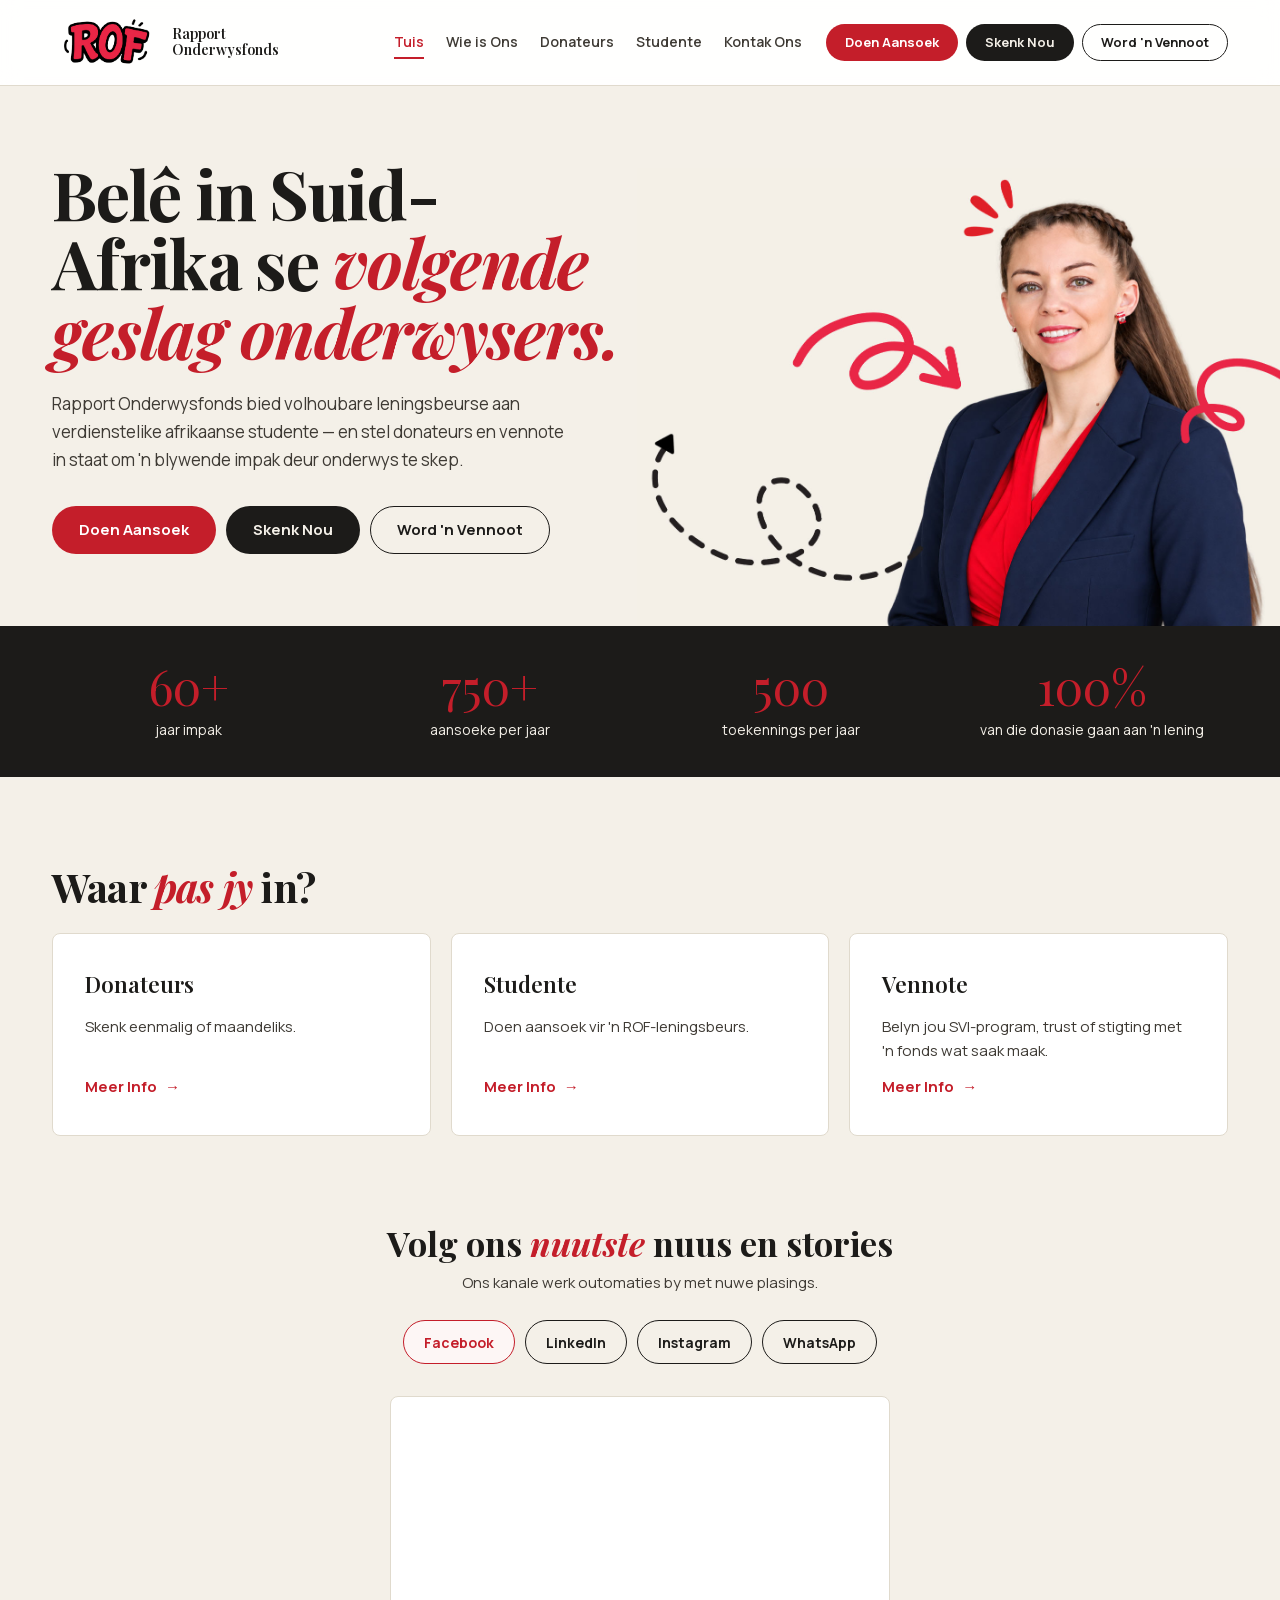
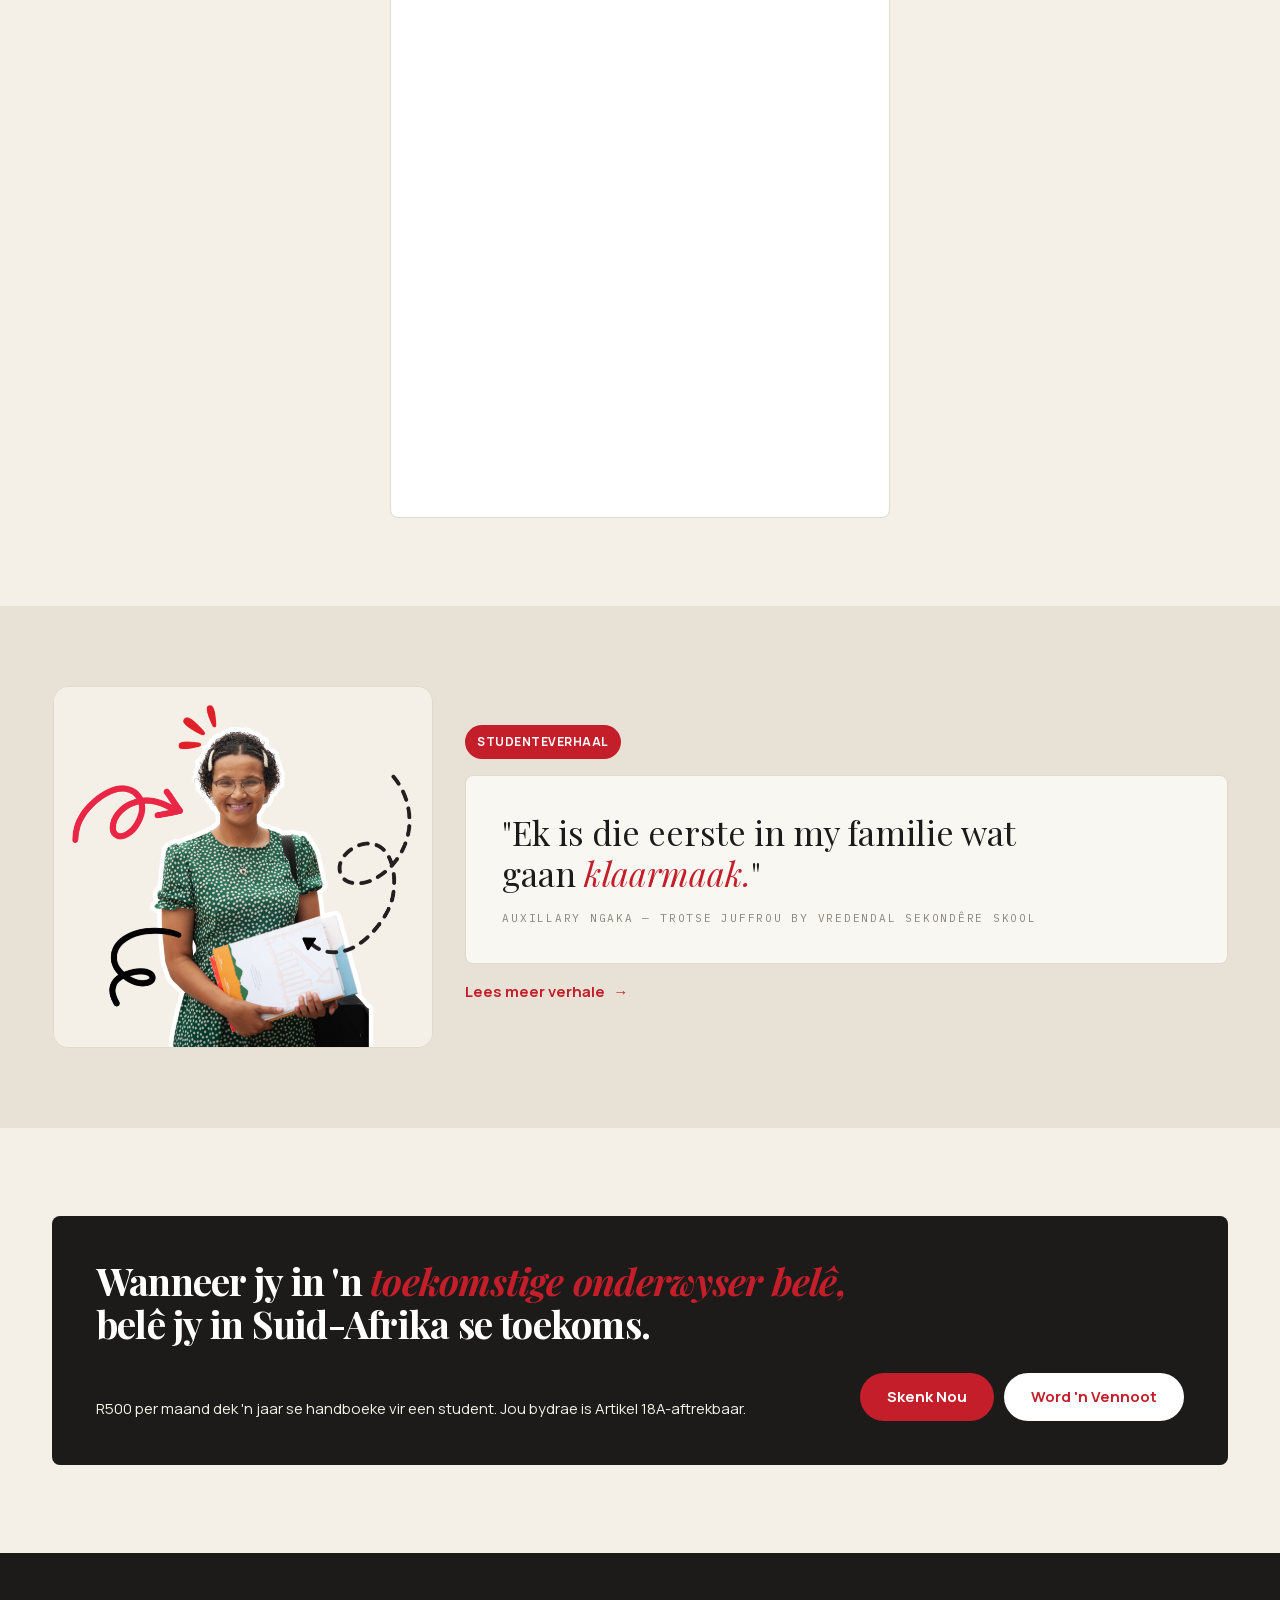
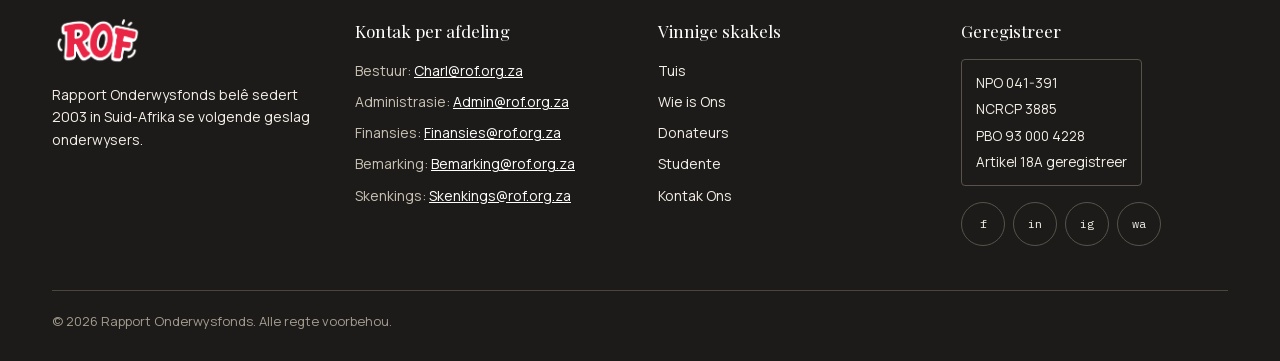
==== index.html @ ebee4e3f "Update home hero image Co-Authored-By: Claude Opus 5.5 <noreply@anthropic.com>" ====
<!DOCTYPE html>
<html lang="af">

<head>
  <meta charset="utf-8">
  <meta name="viewport" content="width=device-width, initial-scale=1">
  <title>Rapport Onderwysfonds</title>
  <meta name="description"
    content="Rapport Onderwysfonds bied rentevrye leningsbeurse aan verdienstelike toekomstige onderwysers in Suid-Afrika.">
  <meta name="theme-color" content="#F4F0E8">
  <meta property="og:title" content="Rapport Onderwysfonds">
  <meta property="og:description"
    content="Rapport Onderwysfonds bied rentevrye leningsbeurse aan verdienstelike toekomstige onderwysers in Suid-Afrika.">
  <meta property="og:image" content="assets/img/hero-home.jpg">
  <link rel="icon" type="image/png" sizes="32x32" href="assets/favicon-32.png">
  <link rel="icon" type="image/png" sizes="512x512" href="assets/favicon-512.png">
  <link rel="apple-touch-icon" href="assets/favicon-180.png">
  <link rel="preload" href="assets/fonts/playfair-display-400-latin.woff2" as="font" type="font/woff2" crossorigin>
  <link rel="preload" href="assets/fonts/manrope-400-latin.woff2" as="font" type="font/woff2" crossorigin>
  <link rel="stylesheet" href="css/styles.css">
  <script src="js/main.js" defer></script>
</head>

<body>
  <a class="skip-link" href="#inhoud">Slaan oor na inhoud</a>
  <header class="site-header">
    <div class="container site-header__bar">
      <a class="brand" href="index.html" aria-label="Rapport Onderwysfonds — tuis">
        <img src="assets/rof-logo.png" alt="" width="110" height="61">
        <span>Rapport<br>Onderwysfonds</span>
      </a>
      <nav class="nav-desktop" aria-label="Hoofnavigasie">
        <a class="nav-link" href="index.html" aria-current="page">Tuis</a>
        <a class="nav-link" href="wie-is-ons.html">Wie is Ons</a>
        <a class="nav-link" href="donateurs.html">Donateurs</a>
        <a class="nav-link" href="studente.html">Studente</a>
        <a class="nav-link" href="kontak.html">Kontak Ons</a>
      </nav>
      <div class="header-ctas">
        <a class="btn btn--sm btn--primary" href="studente.html">Doen Aansoek</a>
        <a class="btn btn--sm btn--secondary" href="donateurs.html#skenk">Skenk Nou</a>
        <a class="btn btn--sm btn--tertiary" href="donateurs.html#vennoot">Word 'n Vennoot</a>
      </div>
      <button class="btn btn--sm btn--tertiary menu-toggle" type="button" aria-expanded="false"
        aria-controls="mobile-menu">Kieslys</button>
    </div>
    <div class="mobile-menu" id="mobile-menu" hidden>
      <nav aria-label="Mobiele navigasie">
        <a class="nav-link" href="index.html" aria-current="page">Tuis</a>
        <a class="nav-link" href="wie-is-ons.html">Wie is Ons</a>
        <a class="nav-link" href="donateurs.html">Donateurs</a>
        <a class="nav-link" href="studente.html">Studente</a>
        <a class="nav-link" href="kontak.html">Kontak Ons</a>
      </nav>
      <div class="btn-stack">
        <a class="btn btn--primary btn--block" href="studente.html">Doen Aansoek</a>
        <a class="btn btn--secondary btn--block" href="donateurs.html#skenk">Skenk Nou</a>
        <a class="btn btn--tertiary btn--block" href="donateurs.html#vennoot">Word 'n Vennoot</a>
      </div>
    </div>
  </header>

  <main id="inhoud">
    <section class="hero">
      <div class="container hero__grid">
        <div class="hero__copy">
          <h1>Belê in Suid-Afrika se <em>volgende geslag onderwysers.</em></h1>
          <p>Rapport Onderwysfonds bied volhoubare leningsbeurse aan verdienstelike afrikaanse studente — en stel
            donateurs en vennote in staat om 'n blywende impak deur onderwys te skep.</p>
          <div class="btn-row">
            <a class="btn btn--primary" href="studente.html">Doen Aansoek</a>
            <a class="btn btn--secondary" href="donateurs.html#skenk">Skenk Nou</a>
            <a class="btn btn--tertiary" href="donateurs.html#vennoot">Word 'n Vennoot</a>
          </div>
        </div>
        <div class="hero__media">
          <img src="assets/img/hero-home.jpg?v=3" alt="Glimlaggende onderwyser in skoolbaadjie" width="1469"
            height="1010" fetchpriority="high">
        </div>
      </div>
    </section>

    <section class="stats" aria-label="ROF in syfers">
      <div class="container stats__grid">
        <div>
          <div class="stat__num">60+</div>
          <div class="stat__lbl">jaar impak</div>
        </div>
        <div>
          <div class="stat__num">750+</div>
          <div class="stat__lbl">aansoeke per jaar</div>
        </div>
        <div>
          <div class="stat__num">500</div>
          <div class="stat__lbl">toekennings per jaar</div>
        </div>
        <div>
          <div class="stat__num">100%</div>
          <div class="stat__lbl">van die donasie gaan aan 'n lening</div>
        </div>
      </div>
    </section>

    <section class="container section">
      <h2 class="h-section">Waar <em>pas jy</em> in?</h2>
      <div class="grid grid--3">
        <div class="card card--flex">
          <h3 class="h-card">Donateurs</h3>
          <p>Skenk eenmalig of maandeliks.</p>
          <a class="text-link" href="donateurs.html">Meer Info</a>
        </div>
        <div class="card card--flex">
          <h3 class="h-card">Studente</h3>
          <p>Doen aansoek vir 'n ROF-leningsbeurs.</p>
          <a class="text-link" href="studente.html">Meer Info</a>
        </div>
        <div class="card card--flex">
          <h3 class="h-card">Vennote</h3>
          <p>Belyn jou SVI-program, trust of stigting met 'n fonds wat saak maak.</p>
          <a class="text-link" href="donateurs.html#vennoot">Meer Info</a>
        </div>
      </div>
    </section>

    <section class="container section section--end social">
      <h2>Volg ons <em>nuutste</em> nuus en stories</h2>
      <p>Ons kanale werk outomaties by met nuwe plasings.</p>
      <div class="pill-tabs" role="tablist" aria-label="Sosiale media">
        <button class="pill-tab" type="button" role="tab" id="tab-fb" aria-controls="panel-fb"
          aria-selected="true">Facebook</button>
        <button class="pill-tab" type="button" role="tab" id="tab-li" aria-controls="panel-li"
          aria-selected="false">LinkedIn</button>
        <button class="pill-tab" type="button" role="tab" id="tab-ig" aria-controls="panel-ig"
          aria-selected="false">Instagram</button>
        <button class="pill-tab" type="button" role="tab" id="tab-wa" aria-controls="panel-wa"
          aria-selected="false">WhatsApp</button>
      </div>
      <div role="tabpanel" id="panel-fb" aria-labelledby="tab-fb">
        <div class="fb-embed">
          <iframe title="Rapport Onderwysfonds op Facebook" loading="lazy"
            data-src="https://www.facebook.com/plugins/page.php?href=https%3A%2F%2Fwww.facebook.com%2FRapportOnderwysFonds&amp;tabs=timeline&amp;width=500&amp;height=720&amp;small_header=true&amp;adapt_container_width=true&amp;hide_cover=false&amp;show_facepile=false&amp;locale=af_ZA"
            allow="autoplay; clipboard-write; encrypted-media; picture-in-picture; web-share"></iframe>
        </div>
      </div>
      <div role="tabpanel" id="panel-li" aria-labelledby="tab-li" hidden>
        <div class="posts">
          <div class="placeholder ratio-4-5" role="img" aria-label="LinkedIn-plasing 1"><span
              class="rof-label">LinkedIn-plasing 1</span></div>
          <div class="placeholder ratio-4-5" role="img" aria-label="LinkedIn-plasing 2"><span
              class="rof-label">LinkedIn-plasing 2</span></div>
          <div class="placeholder ratio-4-5" role="img" aria-label="LinkedIn-plasing 3"><span
              class="rof-label">LinkedIn-plasing 3</span></div>
          <div class="placeholder ratio-4-5" role="img" aria-label="LinkedIn-plasing 4"><span
              class="rof-label">LinkedIn-plasing 4</span></div>
        </div>
      </div>
      <div role="tabpanel" id="panel-ig" aria-labelledby="tab-ig" hidden>
        <div class="posts">
          <div class="placeholder ratio-4-5" role="img" aria-label="Instagram-plasing 1"><span
              class="rof-label">Instagram-plasing 1</span></div>
          <div class="placeholder ratio-4-5" role="img" aria-label="Instagram-plasing 2"><span
              class="rof-label">Instagram-plasing 2</span></div>
          <div class="placeholder ratio-4-5" role="img" aria-label="Instagram-plasing 3"><span
              class="rof-label">Instagram-plasing 3</span></div>
          <div class="placeholder ratio-4-5" role="img" aria-label="Instagram-plasing 4"><span
              class="rof-label">Instagram-plasing 4</span></div>
        </div>
      </div>
      <div role="tabpanel" id="panel-wa" aria-labelledby="tab-wa" hidden>
        <div class="posts">
          <div class="placeholder ratio-4-5" role="img" aria-label="WhatsApp-plasing 1"><span
              class="rof-label">WhatsApp-plasing 1</span></div>
          <div class="placeholder ratio-4-5" role="img" aria-label="WhatsApp-plasing 2"><span
              class="rof-label">WhatsApp-plasing 2</span></div>
          <div class="placeholder ratio-4-5" role="img" aria-label="WhatsApp-plasing 3"><span
              class="rof-label">WhatsApp-plasing 3</span></div>
          <div class="placeholder ratio-4-5" role="img" aria-label="WhatsApp-plasing 4"><span
              class="rof-label">WhatsApp-plasing 4</span></div>
        </div>
      </div>
    </section>

    <section class="story-band">
      <div class="container split">
        <img src="assets/img/auxillary-ngaka.png" alt="Glimlaggende student met handboeke" width="756" height="720"
          loading="lazy">
        <div class="story">
          <span class="badge">Studenteverhaal</span>
          <figure class="quote-card" style="margin:0">
            <blockquote class="quote" style="margin:0 0 16px">"Ek is die eerste in my familie wat gaan
              <em>klaarmaak.</em>"
            </blockquote>
            <figcaption class="rof-label">Auxillary Ngaka — Trotse juffrou by Vredendal Sekondêre Skool</figcaption>
          </figure>
          <a class="text-link" href="#">Lees meer verhale</a>
        </div>
      </div>
    </section>

    <section class="container section section--end">
      <div class="panel-dark cta-dark">
        <h2>Wanneer jy in 'n <em>toekomstige onderwyser belê,</em><br> belê jy in Suid-Afrika se toekoms.</h2>
        <p>R500 per maand dek 'n jaar se handboeke vir een student. Jou bydrae is Artikel 18A-aftrekbaar.</p>
        <div class="btn-row">
          <a class="btn btn--primary" href="donateurs.html#skenk">Skenk Nou</a>
          <a class="btn btn--inverse" href="donateurs.html#vennoot">Word 'n Vennoot</a>
        </div>
      </div>
    </section>
  </main>

  <footer class="site-footer">
    <div class="container">
      <div class="footer-grid">
        <div>
          <img src="assets/rof-logo-footer.png" alt="Rapport Onderwysfonds" width="90" height="51" loading="lazy">
          <p class="footer-about">Rapport Onderwysfonds belê sedert 2003 in Suid-Afrika se volgende geslag onderwysers.
          </p>
        </div>
        <div>
          <div class="footer-title">Kontak per afdeling</div>
          <ul class="footer-list">
            <li>Bestuur: <a class="mail" href="mailto:charl@rof.org.za">Charl@rof.org.za</a></li>
            <li>Administrasie: <a class="mail" href="mailto:admin@rof.org.za">Admin@rof.org.za</a></li>
            <li>Finansies: <a class="mail" href="mailto:finansies@rof.org.za">Finansies@rof.org.za</a></li>
            <li>Bemarking: <a class="mail" href="mailto:bemarking@rof.org.za">Bemarking@rof.org.za</a></li>
            <li>Skenkings: <a class="mail" href="mailto:skenkings@rof.org.za">Skenkings@rof.org.za</a></li>
          </ul>
        </div>
        <div>
          <div class="footer-title">Vinnige skakels</div>
          <ul class="footer-list">
            <li><a href="index.html">Tuis</a></li>
            <li><a href="wie-is-ons.html">Wie is Ons</a></li>
            <li><a href="donateurs.html">Donateurs</a></li>
            <li><a href="studente.html">Studente</a></li>
            <li><a href="kontak.html">Kontak Ons</a></li>
          </ul>
        </div>
        <div>
          <div class="footer-title">Geregistreer</div>
          <div class="reg-box">
            <span>NPO 041-391</span>
            <span>NCRCP 3885</span>
            <span>PBO 93 000 4228</span>
            <span>Artikel 18A geregistreer</span>
          </div>
          <div class="socials">
            <a class="social-btn" href="https://www.facebook.com/RapportOnderwysFonds" target="_blank" rel="noopener"
              aria-label="Facebook">f</a>
            <a class="social-btn" href="#" aria-label="LinkedIn">in</a>
            <a class="social-btn" href="#" aria-label="Instagram">ig</a>
            <a class="social-btn" href="#" aria-label="WhatsApp">wa</a>
          </div>
        </div>
      </div>
      <div class="footer-bottom">© <span data-year>2026</span> Rapport Onderwysfonds. Alle regte voorbehou.</div>
    </div>
  </footer>
</body>

</html>
---- css/styles.css ----
/* ROF Webwerf — gedeelde style.
   Tokens (kleure, tipe, spasiëring) kom uit tokens.css; fonts uit fonts.css. */
@import "fonts.css";
@import "tokens.css";

/* ---------- Basis ---------- */
*, *::before, *::after { box-sizing: border-box; }
html { -webkit-text-size-adjust: 100%; scroll-padding-top: 88px; }
body {
  margin: 0;
  min-height: 100vh;
  background: var(--surface-page);
  color: var(--text-body);
  font-family: var(--font-sans);
  font-size: var(--text-body-size);
  line-height: var(--text-body-lh);
  -webkit-font-smoothing: antialiased;
  text-wrap: pretty;
}
img { max-width: 100%; height: auto; display: block; }
a { color: var(--accent); text-decoration: none; }
a:hover { color: var(--accent-hover); }
::selection { background: var(--accent); color: var(--text-on-accent); }
:focus-visible { outline: none; box-shadow: var(--focus-ring); border-radius: 4px; }

h1, h2, h3 {
  font-family: var(--font-display);
  font-weight: var(--weight-bold);
  color: var(--text-strong);
  margin: 0;
}
h1 em, h2 em, .quote em { color: var(--accent); }
p { margin: 0; }

.skip-link {
  position: absolute; left: 16px; top: -60px; z-index: 100;
  background: var(--surface-inverse); color: var(--cream-100);
  padding: 10px 16px; border-radius: var(--radius-pill); font-weight: 700;
}
.skip-link:focus { top: 12px; color: var(--cream-100); }

.rof-label {
  font-family: var(--font-mono);
  font-size: var(--text-label);
  letter-spacing: var(--tracking-label);
  text-transform: uppercase;
  color: var(--text-muted);
}
.rof-label--accent { color: var(--accent); }
.eyebrow { margin-bottom: 16px; }

/* ---------- Uitleg ---------- */
.container {
  max-width: var(--container-max);
  margin: 0 auto;
  padding-left: clamp(20px, 4vw, 32px);
  padding-right: clamp(20px, 4vw, 32px);
}
.section { padding-top: clamp(56px, 8vw, 88px); }
.section--intro { padding-top: clamp(48px, 7vw, 88px); }
.section--end { padding-bottom: clamp(56px, 8vw, 88px); }

.grid { display: grid; gap: 20px; }
.grid--3 { grid-template-columns: repeat(auto-fit, minmax(min(100%, 280px), 1fr)); }
.grid--cards { grid-template-columns: repeat(auto-fit, minmax(min(100%, 260px), 1fr)); gap: 16px; }
.grid--steps { grid-template-columns: repeat(auto-fit, minmax(min(100%, 210px), 1fr)); gap: 16px; }
.grid--two { grid-template-columns: repeat(auto-fit, minmax(min(100%, 400px), 1fr)); gap: 40px; align-items: center; }
.grid--text { grid-template-columns: repeat(auto-fit, minmax(min(100%, 340px), 1fr)); gap: 24px 48px; }

/* 1 + 2 kolomme op breë skerms, gestapel op smal skerms */
.split { display: grid; gap: 32px; align-items: center; }
@media (min-width: 900px) {
  .split { grid-template-columns: 1fr 2fr; }
}

/* ---------- Tipografie ---------- */
.h-hero {
  font-size: clamp(40px, 6vw, 64px);
  line-height: 1.02;
  letter-spacing: var(--tracking-display);
  margin-bottom: 24px;
  text-wrap: balance;
}
.h-section {
  font-size: clamp(30px, 4vw, 40px);
  line-height: 1.1;
  letter-spacing: var(--tracking-heading);
  margin-bottom: 24px;
}
.h-card {
  font-family: var(--font-display);
  font-size: 22px;
  font-weight: 600;
  color: var(--text-strong);
}
.lead { font-size: 17px; line-height: 1.7; max-width: 52ch; }
.lead + .btn, .lead + .btn-row { margin-top: 28px; }
.small { font-size: 14.5px; line-height: 1.6; }
.muted { color: var(--text-muted); }

/* ---------- Knoppies ---------- */
.btn {
  display: inline-flex;
  align-items: center;
  justify-content: center;
  gap: 10px;
  font-family: var(--font-sans);
  font-weight: var(--weight-bold);
  font-size: 15px;
  line-height: 1.2;
  padding: 14px 26px;
  min-height: var(--tap-min);
  border-radius: var(--radius-pill);
  border: 1.5px solid transparent;
  cursor: pointer;
  text-decoration: none;
  text-align: center;
  transition: var(--transition-interactive);
}
.btn:active { transform: translateY(1px); }
.btn--sm { font-size: 13px; padding: 10px 18px; min-height: 36px; }
.btn--lg { font-size: 17px; padding: 17px 34px; }
.btn--block { width: 100%; }

.btn--primary { background: var(--surface-accent); color: var(--text-on-accent); }
.btn--primary:hover { background: var(--accent-hover); color: var(--text-on-accent); }
.btn--secondary { background: var(--surface-inverse); color: var(--text-on-inverse); }
.btn--secondary:hover { background: var(--charcoal-800); color: var(--text-on-inverse); }
.btn--tertiary { background: transparent; color: var(--text-strong); border-color: var(--border-strong); }
.btn--tertiary:hover { background: var(--surface-inverse); color: var(--text-on-inverse); }
.btn--inverse { background: var(--white); color: var(--accent); }
.btn--inverse:hover { background: var(--cream-100); color: var(--accent); }

.btn-row { display: flex; flex-wrap: wrap; gap: 10px; }

.icon-btn {
  width: 44px; height: 44px;
  display: inline-flex; align-items: center; justify-content: center;
  border-radius: var(--radius-pill);
  border: 1.5px solid var(--border-strong);
  background: transparent;
  color: var(--text-strong);
  font-size: 18px;
  cursor: pointer;
  transition: var(--transition-interactive);
}
.icon-btn:hover { background: var(--surface-inverse); color: var(--text-on-inverse); }

.text-link {
  display: inline-flex;
  align-items: center;
  gap: 8px;
  font-weight: var(--weight-bold);
  font-size: 15px;
  color: var(--text-link);
  border-bottom: 2px solid transparent;
  padding-bottom: 2px;
  transition: var(--transition-interactive);
  align-self: flex-start;
}
.text-link::after { content: "→"; }
.text-link:hover { color: var(--text-link-hover); border-bottom-color: currentColor; }

.badge {
  display: inline-flex;
  align-items: center;
  font-size: 12px;
  font-weight: var(--weight-bold);
  letter-spacing: 0.04em;
  text-transform: uppercase;
  padding: 7px 12px;
  border-radius: var(--radius-pill);
  background: var(--surface-accent);
  color: var(--text-on-accent);
}

/* ---------- Kaarte & vlakke ---------- */
.card {
  background: var(--white);
  border: 1px solid var(--line);
  border-radius: var(--radius-lg);
  padding: 32px;
}
.card--flex { display: flex; flex-direction: column; gap: 12px; }
.card--flex p { flex: 1; font-size: 15px; line-height: 1.6; }
.card--sm { padding: 26px; display: flex; flex-direction: column; gap: 12px; }
.card--sm p { font-size: 15.5px; line-height: 1.6; color: var(--text-strong); }

.panel-dark {
  background: var(--surface-inverse);
  border-radius: var(--radius-lg);
  padding: clamp(28px, 4vw, 44px);
  color: var(--cream-100);
}
.panel-dark h2 { color: var(--white); }

.placeholder {
  background-color: var(--cream-200);
  background-image: repeating-linear-gradient(135deg, rgba(196, 30, 42, 0.09) 0 10px, transparent 10px 20px);
  border: 1px solid var(--line);
  border-radius: var(--radius-lg);
  display: flex;
  align-items: center;
  justify-content: center;
  text-align: center;
  padding: 12px;
}
.placeholder .rof-label { background: var(--cream-100); padding: 10px 14px; }
.ratio-5-4 { aspect-ratio: 5 / 4; }
.ratio-4-3 { aspect-ratio: 4 / 3; }
.ratio-4-5 { aspect-ratio: 4 / 5; }
.ratio-1-1 { aspect-ratio: 1 / 1; }

/* ---------- Kop ---------- */
.site-header {
  position: sticky;
  top: 0;
  z-index: 40;
  background: rgba(255, 255, 255, 0.94);
  -webkit-backdrop-filter: blur(10px);
  backdrop-filter: blur(10px);
  border-bottom: 1px solid var(--line);
}
.site-header__bar {
  display: flex;
  align-items: center;
  gap: 24px;
  padding-top: 12px;
  padding-bottom: 12px;
}
.brand { display: flex; align-items: center; gap: 10px; flex: none; color: var(--text-strong); }
.brand:hover { color: var(--text-strong); }
.brand img { width: 110px; }
.brand span {
  font-family: var(--font-display);
  font-size: 14px;
  line-height: 1.15;
  font-weight: 600;
}
.nav-desktop { display: flex; gap: 22px; margin-left: auto; }
.nav-link {
  font-size: 14px;
  font-weight: 600;
  padding: 4px 0;
  color: var(--charcoal-700);
  border-bottom: 2px solid transparent;
}
.nav-link:hover { color: var(--accent); }
.nav-link[aria-current="page"] { color: var(--accent); border-bottom-color: var(--accent); }
.header-ctas { display: flex; gap: 8px; }

.menu-toggle { display: none; margin-left: auto; }
.mobile-menu {
  border-top: 1px solid var(--line);
  background: var(--white);
  padding: 8px clamp(20px, 4vw, 32px) 24px;
  max-height: calc(100vh - 80px);
  overflow-y: auto;
}
.mobile-menu[hidden] { display: none; }
.mobile-menu nav { display: flex; flex-direction: column; }
.mobile-menu .nav-link {
  font-size: 17px;
  padding: 14px 0;
  border-bottom: 1px solid var(--line-soft);
}
.mobile-menu .nav-link[aria-current="page"] { border-bottom-color: var(--line-soft); }
.mobile-menu .btn-stack { display: flex; flex-direction: column; gap: 10px; margin-top: 20px; }

@media (max-width: 1099px) {
  .nav-desktop, .header-ctas { display: none; }
  .menu-toggle { display: inline-flex; }
}
@media (max-width: 420px) {
  .brand img { width: 84px; }
  .brand span { font-size: 13px; }
}

/* ---------- Tuis: hero ---------- */
.hero { overflow: hidden; }
.hero__grid {
  display: grid;
  grid-template-columns: repeat(auto-fit, minmax(min(100%, 420px), 1fr));
  gap: 0 40px;
  align-items: center;
  padding-top: clamp(40px, 6vw, 72px);
}
.hero__copy { padding-bottom: clamp(40px, 6vw, 72px); position: relative; z-index: 1; }
.hero__copy h1 {
  font-size: clamp(40px, 6vw, 68px);
  line-height: 1.02;
  letter-spacing: var(--tracking-display);
  margin-bottom: 24px;
  text-wrap: balance;
}
.hero__copy p { font-size: 17px; line-height: 1.65; max-width: 52ch; margin-bottom: 32px; }
.hero__media { align-self: end; display: flex; justify-content: flex-end; }
.hero__media img { width: 89.25%; }
@media (min-width: 900px) {
  .hero__media img {
    width: calc((100% + clamp(0px, 14vw, 240px)) * 0.8925);
    max-width: none;
    margin-left: calc(-0.8925 * clamp(0px, 14vw, 240px));
    margin-right: calc(-1 * clamp(0px, 2vw, 32px));
    position: relative;
    left: 50px;
  }
}

/* ---------- Statistiek-band ---------- */
.stats { background: var(--surface-inverse); }
.stats__grid {
  display: grid;
  grid-template-columns: repeat(auto-fit, minmax(min(100%, 200px), 1fr));
  gap: 28px;
  text-align: center;
  padding-top: 36px;
  padding-bottom: 36px;
}
@media (max-width: 520px) {
  .stats__grid { grid-template-columns: 1fr 1fr; gap: 28px 16px; }
}
.stat__num { font-family: var(--font-display); font-size: clamp(36px, 4vw, 48px); line-height: 1; color: var(--accent); }
.stat__lbl { font-size: 14px; color: var(--cream-100); margin-top: 8px; }

/* ---------- Sosiale media ---------- */
.social { text-align: center; }
.social h2 { font-size: clamp(26px, 3.4vw, 34px); line-height: 1.15; margin-bottom: 8px; }
.social > p { font-size: 15px; margin-bottom: 24px; }
.pill-tabs { display: flex; flex-wrap: wrap; justify-content: center; gap: 10px; margin-bottom: 32px; }
.pill-tab {
  font-family: var(--font-sans);
  font-size: 14px;
  font-weight: 700;
  min-height: 44px;
  padding: 0 20px;
  border-radius: var(--radius-pill);
  cursor: pointer;
  transition: var(--transition-interactive);
  border: 1.5px solid var(--charcoal-900);
  background: transparent;
  color: var(--text-strong);
}
.pill-tab:hover { background: var(--cream-300); }
.pill-tab[aria-selected="true"] { border-color: var(--accent); background: var(--rof-red-50); color: var(--accent); }
.fb-embed {
  width: 100%;
  max-width: 500px;
  margin: 0 auto;
  background: var(--white);
  border: 1px solid var(--line);
  border-radius: var(--radius-lg);
  overflow: hidden;
}
.fb-embed iframe { display: block; width: 100%; height: 720px; border: 0; }
.posts { display: grid; grid-template-columns: repeat(auto-fit, minmax(min(100%, 220px), 1fr)); gap: 20px; }
@media (max-width: 520px) { .posts { grid-template-columns: 1fr 1fr; gap: 12px; } }
.posts .placeholder { background-color: var(--white); }
[role="tabpanel"][hidden] { display: none; }

/* ---------- Studenteverhaal ---------- */
.story-band { background: var(--cream-300); }
.story-band .split { padding-top: clamp(56px, 8vw, 80px); padding-bottom: clamp(56px, 8vw, 80px); }
.story-band img { max-width: 380px; width: 100%; margin: 0 auto; }
.story { display: flex; flex-direction: column; align-items: flex-start; gap: 16px; min-width: 0; }
.quote-card {
  background: var(--cream-50);
  border: 1px solid var(--line);
  border-radius: var(--radius-lg);
  padding: clamp(24px, 3vw, 36px);
  width: 100%;
}
.quote {
  font-family: var(--font-display);
  font-size: clamp(24px, 3vw, 34px);
  line-height: 1.2;
  color: var(--text-strong);
  margin-bottom: 16px;
}

/* ---------- Tuis: CTA ---------- */
.cta-dark { display: flex; flex-wrap: wrap; gap: 28px; align-items: flex-end; }
.cta-dark h2 { flex: 1 1 100%; font-size: clamp(28px, 3.4vw, 38px); line-height: 1.12; letter-spacing: var(--tracking-heading); }
.cta-dark p { flex: 1 1 220px; font-size: 15px; line-height: 1.6; }

.newsletter { display: flex; flex-direction: column; gap: 16px; padding: clamp(28px, 4vw, 36px); }
.newsletter__head { display: flex; justify-content: space-between; align-items: flex-start; gap: 12px; }
.newsletter__head h2 { font-size: clamp(28px, 3.4vw, 36px); line-height: 1.05; }
.newsletter__head img { width: 80px; }
.newsletter p { font-size: 15px; line-height: 1.6; }

.inline-form { display: flex; flex-wrap: wrap; gap: 10px; align-items: flex-end; }
.inline-form .field { flex: 1 1 180px; }

.banner {
  display: flex;
  flex-wrap: wrap;
  gap: 20px;
  align-items: center;
  justify-content: space-between;
  padding: clamp(24px, 3vw, 36px);
}
.banner h2 { font-size: clamp(24px, 3vw, 32px); line-height: 1.12; margin-bottom: 6px; }
.banner p { font-size: 15.5px; line-height: 1.6; }
.banner .inline-form { flex: 0 1 440px; }
.banner--cream { background: var(--cream-300); }

/* ---------- Vorms ---------- */
.field { display: block; }
.field__label { display: block; font-size: 13px; font-weight: 700; margin-bottom: 7px; color: var(--text-strong); }
.field__label .req { color: var(--accent); }
.input, .select, .textarea {
  width: 100%;
  background: var(--white);
  border: 1.5px solid var(--border-field);
  border-radius: var(--radius-sm);
  padding: 14px 16px;
  font-family: var(--font-sans);
  font-size: 16px; /* 16px voorkom iOS-zoem */
  color: var(--text-strong);
  min-height: var(--tap-min);
  outline: none;
  transition: var(--transition-interactive);
}
.input::placeholder, .textarea::placeholder { color: var(--warm-300); }
.input:focus, .select:focus, .textarea:focus { border-color: var(--accent); box-shadow: var(--focus-ring); }
.textarea { resize: vertical; min-height: 140px; }
.select {
  appearance: none;
  -webkit-appearance: none;
  padding-right: 40px;
  background-image: linear-gradient(45deg, transparent 50%, var(--charcoal-900) 50%), linear-gradient(135deg, var(--charcoal-900) 50%, transparent 50%);
  background-position: calc(100% - 20px) calc(50% + 2px), calc(100% - 14px) calc(50% + 2px);
  background-size: 6px 6px, 6px 6px;
  background-repeat: no-repeat;
}
.field.is-invalid .input, .field.is-invalid .textarea, .field.is-invalid .select {
  border-color: var(--border-error);
  background-color: var(--accent-soft);
}
.field__error { display: block; font-size: 12.5px; color: var(--danger-600); margin-top: 6px; }
.form-note { font-size: 14px; font-weight: 600; color: var(--green-600); }
.form-note[hidden] { display: none; }
.form-grid { display: grid; grid-template-columns: repeat(auto-fit, minmax(min(100%, 200px), 1fr)); gap: 18px; }

/* ---------- Wie is ons ---------- */
.h-about { font-size: clamp(38px, 5.5vw, 60px); line-height: 1.04; letter-spacing: var(--tracking-display); margin-bottom: 28px; max-width: 18ch; text-wrap: balance; }
.text-cols p { font-size: 17px; line-height: 1.7; }

.section-head { display: flex; justify-content: space-between; align-items: flex-end; gap: 16px; margin-bottom: 24px; flex-wrap: wrap; }
.section-head .h-section { margin: 0; }
.section-head .controls { display: flex; gap: 8px; }

.timeline {
  display: flex;
  gap: 20px;
  overflow-x: auto;
  scroll-snap-type: x mandatory;
  scroll-behavior: smooth;
  padding-bottom: 12px;
  -webkit-overflow-scrolling: touch;
}
.timeline__item {
  flex: 0 0 min(80%, 320px);
  scroll-snap-align: start;
  background: var(--white);
  border: 1px solid var(--line);
  border-top: 2px solid var(--accent);
  border-radius: var(--radius-lg);
  padding: 28px;
  min-height: 200px;
  display: flex;
  flex-direction: column;
  gap: 14px;
}
.timeline__year { font-family: var(--font-display); font-size: 34px; line-height: 1; color: var(--accent); }
.timeline__item p { font-size: 15.5px; line-height: 1.6; }

.values { display: flex; flex-wrap: wrap; gap: 12px; }
.values li {
  list-style: none;
  font-family: var(--font-display);
  font-size: 22px;
  color: var(--text-strong);
  background: var(--white);
  border: 1px solid var(--line);
  border-radius: var(--radius-lg);
  padding: 18px 28px;
}
@media (max-width: 520px) { .values li { font-size: 19px; padding: 14px 20px; } }
ul.values { padding: 0; margin: 0; }

.person { background: var(--white); border: 1px solid var(--line); border-radius: var(--radius-lg); overflow: hidden; }
.person .placeholder { border: 0; border-bottom: 1px solid var(--line); border-radius: 0; }
.person__body { padding: 22px 24px 26px; }
.person__name { font-size: 17px; font-weight: 800; color: var(--text-strong); }
.person .rof-label { margin-top: 6px; }

.cta-banner { display: flex; flex-wrap: wrap; gap: 24px; align-items: center; justify-content: space-between; }
.cta-banner h2 { font-size: clamp(26px, 3.2vw, 36px); line-height: 1.15; max-width: 22ch; }

/* ---------- Donateurs ---------- */
.donate-opts { display: grid; grid-template-columns: repeat(auto-fit, minmax(min(100%, 220px), 1fr)); gap: 12px; margin-bottom: 16px; }
.donate-opt {
  text-align: left;
  font-family: var(--font-sans);
  cursor: pointer;
  border-radius: var(--radius-lg);
  padding: 20px 22px;
  min-height: 88px;
  transition: var(--transition-interactive);
  border: 1.5px solid var(--line);
  background: var(--white);
  color: var(--text-strong);
}
.donate-opt:hover { border-color: var(--line-strong); background: var(--cream-50); }
.donate-opt[aria-selected="true"] { border-color: var(--accent); background: var(--rof-red-50); }
.donate-opt strong { display: block; font-size: 16px; font-weight: 800; margin-bottom: 4px; }
.donate-opt span { font-size: 14px; line-height: 1.5; }
.donate-panel { padding: clamp(24px, 3vw, 36px); }
.donate-panel__row { display: flex; flex-wrap: wrap; gap: 24px; align-items: center; justify-content: space-between; }
.donate-panel__title { font-family: var(--font-display); font-size: 26px; color: var(--text-strong); margin-bottom: 8px; }
.donate-panel p { font-size: 15.5px; line-height: 1.6; max-width: 56ch; }
.bank-grid { display: grid; grid-template-columns: repeat(auto-fit, minmax(min(100%, 180px), 1fr)); gap: 12px; }
.bank-item { background: var(--cream-50); border: 1px solid var(--line); border-radius: var(--radius-md); padding: 16px; }
.bank-item .rof-label { margin-bottom: 6px; }
.bank-item div:last-child { font-size: 17px; font-weight: 700; color: var(--text-strong); }
.qr { width: 160px; flex: none; border-radius: var(--radius-md); }

.partner { display: grid; grid-template-columns: repeat(auto-fit, minmax(min(100%, 320px), 1fr)); gap: 28px; align-items: center; }
.partner h2 { font-size: clamp(28px, 3.4vw, 38px); line-height: 1.12; margin-bottom: 14px; }
.partner p { font-size: 16px; line-height: 1.65; max-width: 50ch; }

.testimonial .placeholder { max-width: 340px; width: 100%; }
.testimonial .quote { font-size: clamp(22px, 2.8vw, 30px); line-height: 1.25; margin: 0; }

/* ---------- Studente ---------- */
.check-card { background: var(--white); border: 1px solid var(--line); border-radius: var(--radius-lg); padding: 24px; display: flex; gap: 14px; align-items: flex-start; }
.check-card__icon {
  flex: none; width: 28px; height: 28px; border-radius: var(--radius-pill);
  background: var(--accent); color: var(--white);
  display: flex; align-items: center; justify-content: center;
  font-weight: 800; font-size: 14px;
}
.check-card p { font-size: 15.5px; line-height: 1.6; color: var(--text-strong); }

.step-card { background: var(--white); border: 1px solid var(--line); border-radius: var(--radius-md); padding: 32px; }
.step-card__head { display: flex; align-items: center; gap: 12px; margin-bottom: 16px; }
.step-card__num {
  width: 38px; height: 38px; flex: none; border-radius: var(--radius-pill);
  background: var(--surface-accent); color: var(--text-on-accent);
  display: inline-flex; align-items: center; justify-content: center;
  font-family: var(--font-display); font-weight: 700; font-size: 18px;
}
.step-card__title { font-weight: 800; font-size: 15px; color: var(--text-strong); }
.step-card p { font-size: 14px; line-height: 1.65; color: var(--charcoal-600); }

.faq-wrap { display: grid; gap: 24px 48px; }
@media (min-width: 900px) { .faq-wrap { grid-template-columns: 1fr 2fr; } }
.faq-list { display: flex; flex-direction: column; gap: 10px; }
.faq { background: var(--white); border: 1px solid var(--line); border-radius: var(--radius-lg); }
.faq__q {
  width: 100%;
  display: flex; justify-content: space-between; align-items: center; gap: 16px;
  text-align: left; background: none; border: none; cursor: pointer;
  padding: 20px 24px; min-height: 44px;
  font-family: var(--font-sans); font-size: 16px; font-weight: 800; color: var(--text-strong);
}
.faq__sign { flex: none; font-size: 22px; font-weight: 400; color: var(--accent); line-height: 1; }
.faq__sign::before { content: "+"; }
.faq__q[aria-expanded="true"] .faq__sign::before { content: "−"; }
.faq__a { padding: 0 24px 22px; font-size: 15.5px; line-height: 1.65; }
.faq__a[hidden] { display: none; }

/* ---------- Kontak ---------- */
.contact-grid { display: grid; grid-template-columns: repeat(auto-fit, minmax(min(100%, 380px), 1fr)); gap: 24px; }
.contact-form { display: flex; flex-direction: column; gap: 18px; padding: clamp(24px, 3vw, 36px); }
.map { min-height: 320px; }
.contact-card .rof-label { color: var(--accent); }
.contact-card__name { font-size: 17px; font-weight: 800; color: var(--text-strong); }
.contact-card__detail { font-size: 15px; line-height: 1.6; word-break: break-word; }
.contact-card__note { font-size: 13.5px; color: var(--text-muted); margin-top: 4px; }
.card--contact { padding: 26px; display: flex; flex-direction: column; gap: 8px; }

.socials { display: flex; gap: 10px; }
.social-btn {
  width: 44px; height: 44px; border-radius: var(--radius-pill);
  border: 1.5px solid var(--charcoal-900);
  display: flex; align-items: center; justify-content: center;
  font-family: var(--font-mono); font-size: 12px; font-weight: 600;
  color: var(--text-strong);
  transition: var(--transition-interactive);
}
.social-btn:hover { background: var(--surface-inverse); color: var(--cream-100); }

/* ---------- Voet ---------- */
.site-footer { background: var(--surface-inverse); color: var(--cream-100); }
.site-footer .container { padding-top: clamp(48px, 6vw, 64px); padding-bottom: 28px; }
.footer-grid { display: grid; grid-template-columns: repeat(auto-fit, minmax(min(100%, 220px), 1fr)); gap: 36px; }
.footer-grid img { width: 90px; }
.footer-about { margin-top: 16px; font-size: 14px; line-height: 1.6; max-width: 30ch; }
.footer-title { font-family: var(--font-display); font-size: 17px; color: var(--white); margin-bottom: 14px; }
.footer-list { display: flex; flex-direction: column; gap: 8px; font-size: 14px; list-style: none; padding: 0; margin: 0; }
.footer-list li { color: var(--warm-200); }
.footer-list a { color: var(--cream-100); }
.footer-list a:hover { color: var(--white); text-decoration: underline; }
.footer-list .mail { color: var(--white); text-decoration: underline; }
.reg-box {
  display: inline-flex; flex-direction: column; gap: 4px;
  border: 1px solid var(--charcoal-500); border-radius: var(--radius-md);
  padding: 12px 14px; font-size: 13.5px;
}
.site-footer .socials { margin-top: 16px; gap: 8px; }
.site-footer .social-btn { border: 1px solid var(--charcoal-500); color: var(--cream-100); font-weight: 400; }
.site-footer .social-btn:hover { background: var(--charcoal-800); }
.footer-bottom { margin-top: 44px; padding-top: 20px; border-top: 1px solid var(--charcoal-600); font-size: 13px; color: var(--warm-300); }

/* ---------- Beweging ---------- */
@media (prefers-reduced-motion: reduce) {
  *, *::before, *::after { transition: none !important; scroll-behavior: auto !important; }
}

/* ---------- Hulpklasse ---------- */
.sr-only {
  position: absolute; width: 1px; height: 1px; padding: 0; margin: -1px;
  overflow: hidden; clip: rect(0, 0, 0, 0); white-space: nowrap; border: 0;
}
.inline-form .form-note { flex-basis: 100%; }
.person__name, .contact-card__name { font-family: var(--font-sans); letter-spacing: 0; }
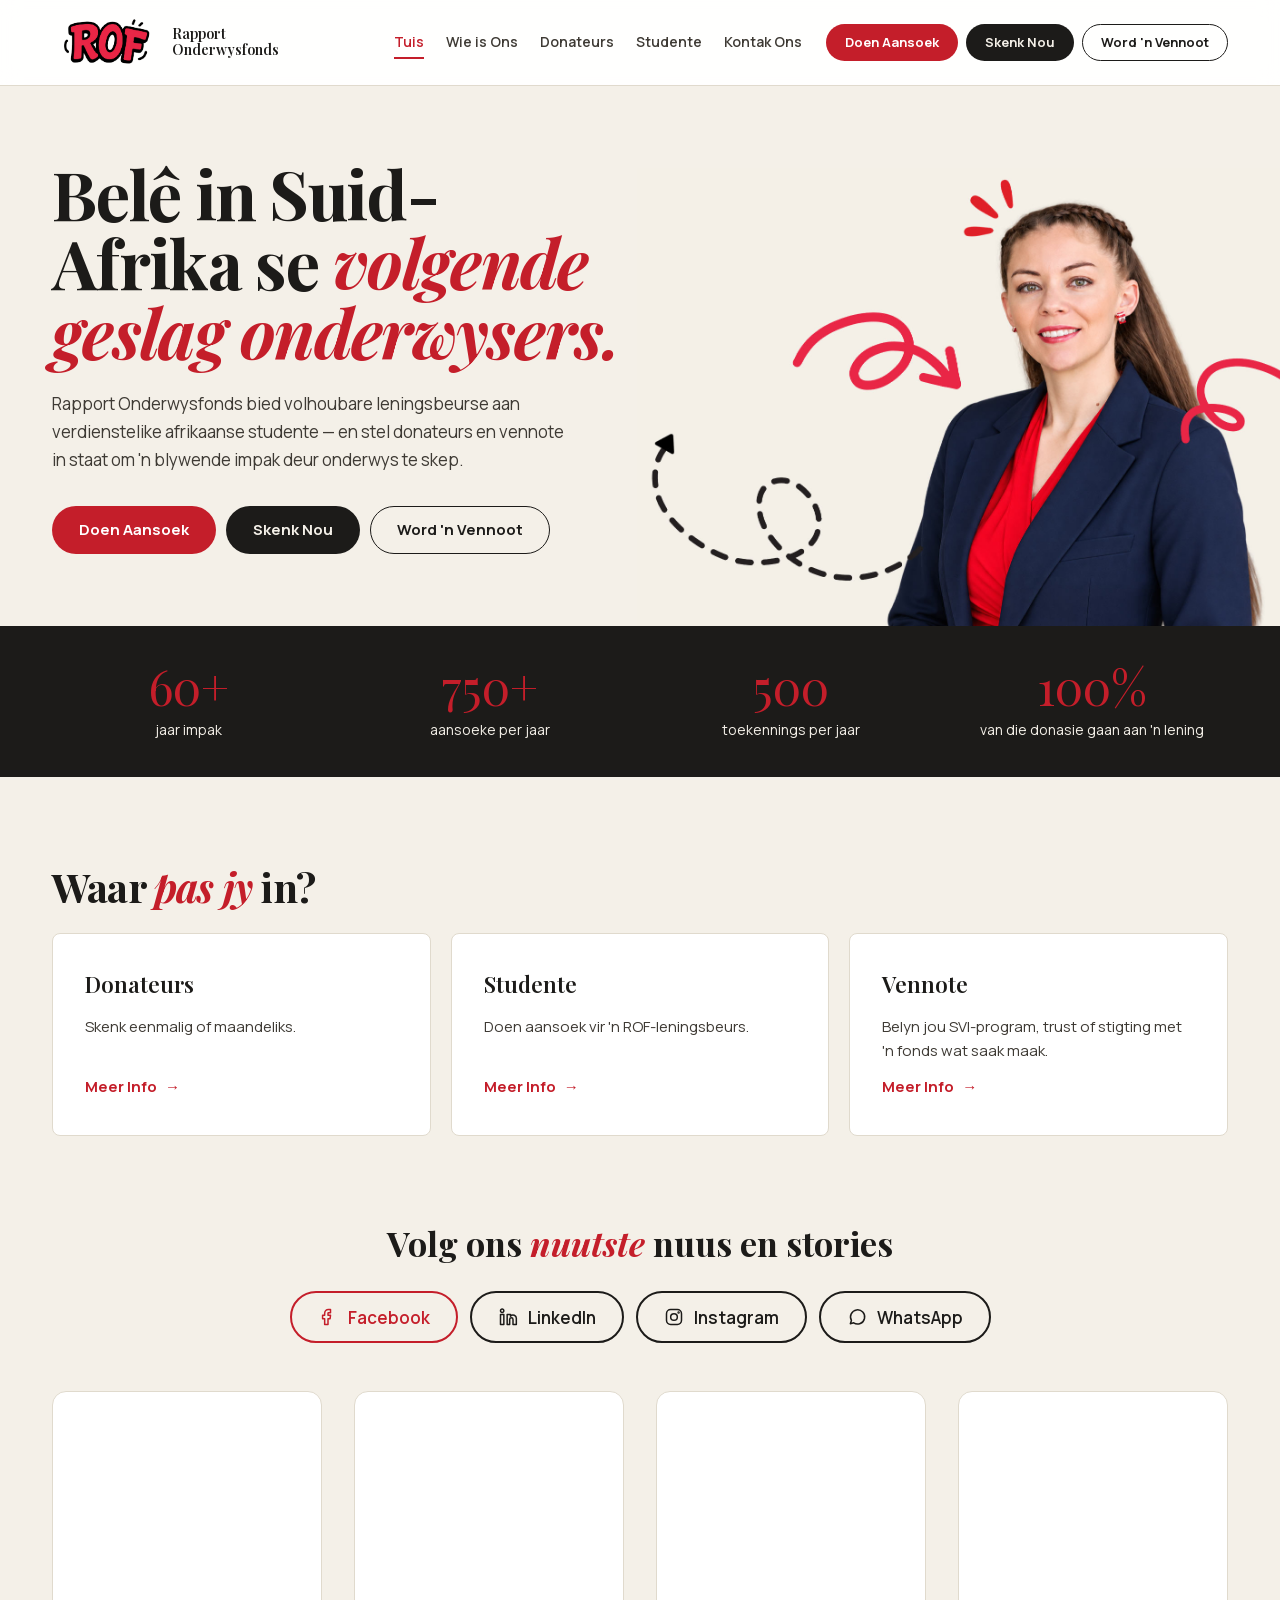
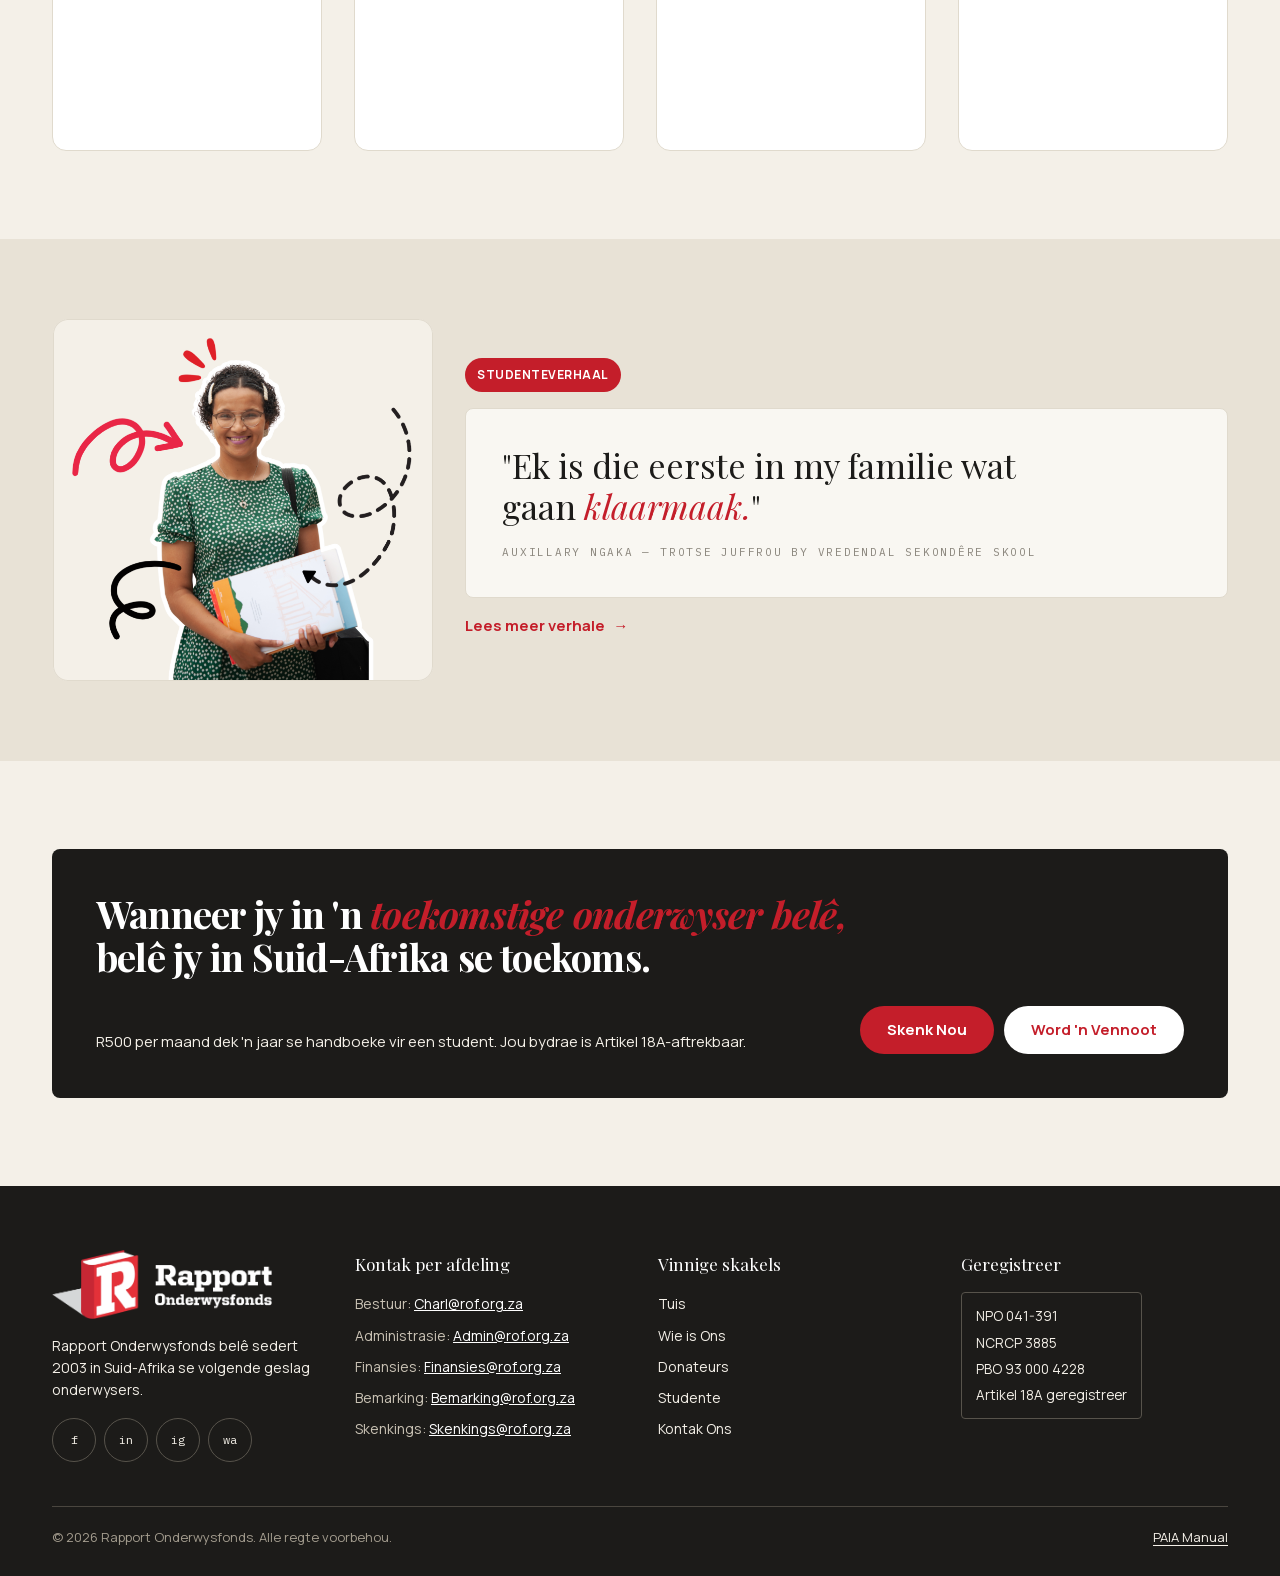
==== commit 9c34f66f: "Add social feed, donation lightboxes and footer updates - Home: Facebook feed as 4 post/reel cards w" ====
--- a/index.html
+++ b/index.html
@@ -17,8 +17,8 @@
   <link rel="apple-touch-icon" href="assets/favicon-180.png">
   <link rel="preload" href="assets/fonts/playfair-display-400-latin.woff2" as="font" type="font/woff2" crossorigin>
   <link rel="preload" href="assets/fonts/manrope-400-latin.woff2" as="font" type="font/woff2" crossorigin>
-  <link rel="stylesheet" href="css/styles.css">
-  <script src="js/main.js" defer></script>
+  <link rel="stylesheet" href="css/styles.css?v=8">
+  <script src="js/main.js?v=6" defer></script>
 </head>
 
 <body>
@@ -124,58 +124,58 @@
 
     <section class="container section section--end social">
       <h2>Volg ons <em>nuutste</em> nuus en stories</h2>
-      <p>Ons kanale werk outomaties by met nuwe plasings.</p>
       <div class="pill-tabs" role="tablist" aria-label="Sosiale media">
         <button class="pill-tab" type="button" role="tab" id="tab-fb" aria-controls="panel-fb"
-          aria-selected="true">Facebook</button>
+          aria-selected="true"><svg class="pill-tab__icon" viewBox="0 0 24 24" aria-hidden="true"><path d="M15 3h-2.5A4.5 4.5 0 0 0 8 7.5V10H5.5v4H8v7h4v-7h2.5l.5-4h-3V7.5a.5.5 0 0 1 .5-.5H15z"/></svg>Facebook</button>
         <button class="pill-tab" type="button" role="tab" id="tab-li" aria-controls="panel-li"
-          aria-selected="false">LinkedIn</button>
+          aria-selected="false"><svg class="pill-tab__icon" viewBox="0 0 24 24" aria-hidden="true"><rect x="3" y="9" width="4" height="12"/><circle cx="5" cy="4.5" r="2"/><path d="M11 21V9h4v2a4 4 0 0 1 7 3v7h-4v-6a2 2 0 0 0-4 0v6z"/></svg>LinkedIn</button>
         <button class="pill-tab" type="button" role="tab" id="tab-ig" aria-controls="panel-ig"
-          aria-selected="false">Instagram</button>
+          aria-selected="false"><svg class="pill-tab__icon" viewBox="0 0 24 24" aria-hidden="true"><rect x="3" y="3" width="18" height="18" rx="5"/><circle cx="12" cy="12" r="4"/><circle cx="17.5" cy="6.5" r="0.6"/></svg>Instagram</button>
         <button class="pill-tab" type="button" role="tab" id="tab-wa" aria-controls="panel-wa"
-          aria-selected="false">WhatsApp</button>
+          aria-selected="false"><svg class="pill-tab__icon" viewBox="0 0 24 24" aria-hidden="true"><path d="M4 20l1.3-3.9A8.5 8.5 0 1 1 8 19z"/></svg>WhatsApp</button>
       </div>
       <div role="tabpanel" id="panel-fb" aria-labelledby="tab-fb">
-        <div class="fb-embed">
-          <iframe title="Rapport Onderwysfonds op Facebook" loading="lazy"
-            data-src="https://www.facebook.com/plugins/page.php?href=https%3A%2F%2Fwww.facebook.com%2FRapportOnderwysFonds&amp;tabs=timeline&amp;width=500&amp;height=720&amp;small_header=true&amp;adapt_container_width=true&amp;hide_cover=false&amp;show_facepile=false&amp;locale=af_ZA"
-            allow="autoplay; clipboard-write; encrypted-media; picture-in-picture; web-share"></iframe>
+        <!--
+          FACEBOOK-PLASINGS: plak die skakel van elke plasing in data-href.
+          Kry die skakel op Facebook: klik op die plasing se datum/tyd (of "..." > "Embed")
+          en kopieer die adres, bv. https://www.facebook.com/RapportOnderwysFonds/posts/pfbid0...
+          Reels werk ook, bv. https://www.facebook.com/reel/1425236243112147
+          Facebook se "share"-kortskakels (facebook.com/share/...) werk NIE; maak dit eers oop en kopieer die volle adres.
+          'n Leë data-href wys 'n plekhouer.
+        -->
+        <div class="feed-grid">
+          <div class="feed-card" data-fb-post
+            data-href="https://www.facebook.com/reel/1425236243112147"></div>
+          <div class="feed-card" data-fb-post
+            data-href="https://www.facebook.com/RapportOnderwysFonds/posts/pfbid01R1h24K588WMJgEj9nwYPcHLikoZqjgb8Bto9VMAhXqXpatmRVxBbp8oqJeqvW4ol"></div>
+          <div class="feed-card" data-fb-post
+            data-href="https://www.facebook.com/RapportOnderwysFonds/posts/pfbid0uuF8hRYoRYb6rciocgsTsbq6oax5Y1oqMTdWa2dfRW1hQMmUZzvSdZuUSKwmRgDyl"></div>
+          <div class="feed-card" data-fb-post
+            data-href="https://www.facebook.com/reel/29434276109501772"></div>
         </div>
       </div>
       <div role="tabpanel" id="panel-li" aria-labelledby="tab-li" hidden>
-        <div class="posts">
-          <div class="placeholder ratio-4-5" role="img" aria-label="LinkedIn-plasing 1"><span
-              class="rof-label">LinkedIn-plasing 1</span></div>
-          <div class="placeholder ratio-4-5" role="img" aria-label="LinkedIn-plasing 2"><span
-              class="rof-label">LinkedIn-plasing 2</span></div>
-          <div class="placeholder ratio-4-5" role="img" aria-label="LinkedIn-plasing 3"><span
-              class="rof-label">LinkedIn-plasing 3</span></div>
-          <div class="placeholder ratio-4-5" role="img" aria-label="LinkedIn-plasing 4"><span
-              class="rof-label">LinkedIn-plasing 4</span></div>
+        <div class="feed-grid">
+          <div class="feed-card placeholder" role="img" aria-label="LinkedIn-plasing 1"><span class="rof-label">LinkedIn-plasing 1</span></div>
+          <div class="feed-card placeholder" role="img" aria-label="LinkedIn-plasing 2"><span class="rof-label">LinkedIn-plasing 2</span></div>
+          <div class="feed-card placeholder" role="img" aria-label="LinkedIn-plasing 3"><span class="rof-label">LinkedIn-plasing 3</span></div>
+          <div class="feed-card placeholder" role="img" aria-label="LinkedIn-plasing 4"><span class="rof-label">LinkedIn-plasing 4</span></div>
         </div>
       </div>
       <div role="tabpanel" id="panel-ig" aria-labelledby="tab-ig" hidden>
-        <div class="posts">
-          <div class="placeholder ratio-4-5" role="img" aria-label="Instagram-plasing 1"><span
-              class="rof-label">Instagram-plasing 1</span></div>
-          <div class="placeholder ratio-4-5" role="img" aria-label="Instagram-plasing 2"><span
-              class="rof-label">Instagram-plasing 2</span></div>
-          <div class="placeholder ratio-4-5" role="img" aria-label="Instagram-plasing 3"><span
-              class="rof-label">Instagram-plasing 3</span></div>
-          <div class="placeholder ratio-4-5" role="img" aria-label="Instagram-plasing 4"><span
-              class="rof-label">Instagram-plasing 4</span></div>
+        <div class="feed-grid">
+          <div class="feed-card placeholder" role="img" aria-label="Instagram-plasing 1"><span class="rof-label">Instagram-plasing 1</span></div>
+          <div class="feed-card placeholder" role="img" aria-label="Instagram-plasing 2"><span class="rof-label">Instagram-plasing 2</span></div>
+          <div class="feed-card placeholder" role="img" aria-label="Instagram-plasing 3"><span class="rof-label">Instagram-plasing 3</span></div>
+          <div class="feed-card placeholder" role="img" aria-label="Instagram-plasing 4"><span class="rof-label">Instagram-plasing 4</span></div>
         </div>
       </div>
       <div role="tabpanel" id="panel-wa" aria-labelledby="tab-wa" hidden>
-        <div class="posts">
-          <div class="placeholder ratio-4-5" role="img" aria-label="WhatsApp-plasing 1"><span
-              class="rof-label">WhatsApp-plasing 1</span></div>
-          <div class="placeholder ratio-4-5" role="img" aria-label="WhatsApp-plasing 2"><span
-              class="rof-label">WhatsApp-plasing 2</span></div>
-          <div class="placeholder ratio-4-5" role="img" aria-label="WhatsApp-plasing 3"><span
-              class="rof-label">WhatsApp-plasing 3</span></div>
-          <div class="placeholder ratio-4-5" role="img" aria-label="WhatsApp-plasing 4"><span
-              class="rof-label">WhatsApp-plasing 4</span></div>
+        <div class="feed-grid">
+          <div class="feed-card placeholder" role="img" aria-label="WhatsApp-plasing 1"><span class="rof-label">WhatsApp-plasing 1</span></div>
+          <div class="feed-card placeholder" role="img" aria-label="WhatsApp-plasing 2"><span class="rof-label">WhatsApp-plasing 2</span></div>
+          <div class="feed-card placeholder" role="img" aria-label="WhatsApp-plasing 3"><span class="rof-label">WhatsApp-plasing 3</span></div>
+          <div class="feed-card placeholder" role="img" aria-label="WhatsApp-plasing 4"><span class="rof-label">WhatsApp-plasing 4</span></div>
         </div>
       </div>
     </section>
@@ -213,9 +213,16 @@
     <div class="container">
       <div class="footer-grid">
         <div>
-          <img src="assets/rof-logo-footer.png" alt="Rapport Onderwysfonds" width="90" height="51" loading="lazy">
+          <img src="assets/rapport-onderwysfonds-logo.webp" alt="Rapport Onderwysfonds" width="220" height="68" loading="lazy">
           <p class="footer-about">Rapport Onderwysfonds belê sedert 2003 in Suid-Afrika se volgende geslag onderwysers.
           </p>
+          <div class="socials">
+            <a class="social-btn" href="https://www.facebook.com/RapportOnderwysFonds" target="_blank" rel="noopener"
+              aria-label="Facebook">f</a>
+            <a class="social-btn" href="#" aria-label="LinkedIn">in</a>
+            <a class="social-btn" href="#" aria-label="Instagram">ig</a>
+            <a class="social-btn" href="#" aria-label="WhatsApp">wa</a>
+          </div>
         </div>
         <div>
           <div class="footer-title">Kontak per afdeling</div>
@@ -245,16 +252,12 @@
             <span>PBO 93 000 4228</span>
             <span>Artikel 18A geregistreer</span>
           </div>
-          <div class="socials">
-            <a class="social-btn" href="https://www.facebook.com/RapportOnderwysFonds" target="_blank" rel="noopener"
-              aria-label="Facebook">f</a>
-            <a class="social-btn" href="#" aria-label="LinkedIn">in</a>
-            <a class="social-btn" href="#" aria-label="Instagram">ig</a>
-            <a class="social-btn" href="#" aria-label="WhatsApp">wa</a>
-          </div>
-        </div>
-      </div>
-      <div class="footer-bottom">© <span data-year>2026</span> Rapport Onderwysfonds. Alle regte voorbehou.</div>
+        </div>
+      </div>
+      <div class="footer-bottom">
+        <span>© <span data-year>2026</span> Rapport Onderwysfonds. Alle regte voorbehou.</span>
+        <a href="assets/docs/rof-paia-manual.pdf" target="_blank" rel="noopener">PAIA Manual</a>
+      </div>
     </div>
   </footer>
 </body>
--- a/css/styles.css
+++ b/css/styles.css
@@ -325,37 +325,77 @@
 
 /* ---------- Sosiale media ---------- */
 .social { text-align: center; }
-.social h2 { font-size: clamp(26px, 3.4vw, 34px); line-height: 1.15; margin-bottom: 8px; }
-.social > p { font-size: 15px; margin-bottom: 24px; }
-.pill-tabs { display: flex; flex-wrap: wrap; justify-content: center; gap: 10px; margin-bottom: 32px; }
+.social h2 { font-size: clamp(26px, 3.4vw, 34px); line-height: 1.15; margin-bottom: 28px; }
+.pill-tabs { display: flex; flex-wrap: wrap; justify-content: center; gap: 12px; margin-bottom: clamp(32px, 4vw, 48px); }
 .pill-tab {
+  display: inline-flex;
+  align-items: center;
+  gap: 10px;
   font-family: var(--font-sans);
-  font-size: 14px;
-  font-weight: 700;
-  min-height: 44px;
-  padding: 0 20px;
+  font-size: 17px;
+  font-weight: 600;
+  min-height: 52px;
+  padding: 0 26px;
   border-radius: var(--radius-pill);
   cursor: pointer;
   transition: var(--transition-interactive);
-  border: 1.5px solid var(--charcoal-900);
+  border: 2px solid var(--charcoal-900);
   background: transparent;
   color: var(--text-strong);
 }
+.pill-tab__icon {
+  width: 20px;
+  height: 20px;
+  flex: none;
+  fill: none;
+  stroke: currentColor;
+  stroke-width: 1.8;
+  stroke-linecap: round;
+  stroke-linejoin: round;
+}
 .pill-tab:hover { background: var(--cream-300); }
-.pill-tab[aria-selected="true"] { border-color: var(--accent); background: var(--rof-red-50); color: var(--accent); }
-.fb-embed {
-  width: 100%;
-  max-width: 500px;
-  margin: 0 auto;
+.pill-tab[aria-selected="true"] { border-color: var(--accent); background: transparent; color: var(--accent); }
+@media (max-width: 520px) {
+  .pill-tabs { gap: 8px; }
+  .pill-tab { font-size: 15px; min-height: 44px; padding: 0 16px; gap: 8px; }
+  .pill-tab__icon { width: 17px; height: 17px; }
+}
+
+/* Vier plasings langs mekaar; op foon 'n swiepbare ry */
+.feed-grid { display: grid; grid-template-columns: repeat(4, minmax(0, 1fr)); gap: clamp(16px, 2.5vw, 40px); text-align: left; }
+@media (max-width: 999px) { .feed-grid { grid-template-columns: repeat(2, minmax(0, 1fr)); } }
+@media (max-width: 599px) {
+  .feed-grid {
+    display: flex;
+    overflow-x: auto;
+    scroll-snap-type: x mandatory;
+    gap: 14px;
+    margin: 0 calc(-1 * clamp(20px, 4vw, 32px));
+    padding: 0 clamp(20px, 4vw, 32px) 12px;
+    -webkit-overflow-scrolling: touch;
+  }
+  .feed-grid > .feed-card { flex: 0 0 80%; scroll-snap-align: center; }
+}
+.feed-card {
+  position: relative;
+  aspect-ratio: 3 / 4;
   background: var(--white);
   border: 1px solid var(--line);
-  border-radius: var(--radius-lg);
+  border-radius: 14px;
   overflow: hidden;
 }
-.fb-embed iframe { display: block; width: 100%; height: 720px; border: 0; }
-.posts { display: grid; grid-template-columns: repeat(auto-fit, minmax(min(100%, 220px), 1fr)); gap: 20px; }
-@media (max-width: 520px) { .posts { grid-template-columns: 1fr 1fr; gap: 12px; } }
-.posts .placeholder { background-color: var(--white); }
+.feed-card.placeholder { background-color: var(--white); padding: 12px; }
+/* Facebook lewer plasings teen minstens 350px; ons skaal dit om die kaart te pas (--s word deur JS gestel). */
+.feed-card iframe {
+  position: absolute;
+  top: 0;
+  left: 0;
+  width: 350px;
+  height: calc(100% / var(--s, 1));
+  border: 0;
+  transform: scale(var(--s, 1));
+  transform-origin: top left;
+}
 [role="tabpanel"][hidden] { display: none; }
 
 /* ---------- Studenteverhaal ---------- */
@@ -597,7 +637,7 @@
 .site-footer { background: var(--surface-inverse); color: var(--cream-100); }
 .site-footer .container { padding-top: clamp(48px, 6vw, 64px); padding-bottom: 28px; }
 .footer-grid { display: grid; grid-template-columns: repeat(auto-fit, minmax(min(100%, 220px), 1fr)); gap: 36px; }
-.footer-grid img { width: 90px; }
+.footer-grid img { width: 220px; max-width: 100%; height: auto; }
 .footer-about { margin-top: 16px; font-size: 14px; line-height: 1.6; max-width: 30ch; }
 .footer-title { font-family: var(--font-display); font-size: 17px; color: var(--white); margin-bottom: 14px; }
 .footer-list { display: flex; flex-direction: column; gap: 8px; font-size: 14px; list-style: none; padding: 0; margin: 0; }
@@ -613,7 +653,81 @@
 .site-footer .socials { margin-top: 16px; gap: 8px; }
 .site-footer .social-btn { border: 1px solid var(--charcoal-500); color: var(--cream-100); font-weight: 400; }
 .site-footer .social-btn:hover { background: var(--charcoal-800); }
-.footer-bottom { margin-top: 44px; padding-top: 20px; border-top: 1px solid var(--charcoal-600); font-size: 13px; color: var(--warm-300); }
+.footer-bottom { margin-top: 44px; padding-top: 20px; border-top: 1px solid var(--charcoal-600); font-size: 13px; color: var(--warm-300); display: flex; flex-wrap: wrap; justify-content: space-between; align-items: center; gap: 8px 24px; }
+.footer-bottom a { color: var(--cream-100); text-decoration: underline; text-underline-offset: 3px; }
+.footer-bottom a:hover { color: var(--white); }
+
+/* ---------- Ligkas (modaal) ---------- */
+.modal {
+  width: min(600px, calc(100% - 32px));
+  max-height: calc(100dvh - 32px);
+  padding: 0; /* opvulling sit op die kinders, sodat 'n klik op die dialoog self die agtergrond is */
+  border: 0;
+  border-radius: var(--radius-lg);
+  background: var(--white);
+  color: var(--text-body);
+  box-shadow: var(--shadow-overlay);
+  overflow-y: auto;
+  overscroll-behavior: contain;
+}
+.modal::backdrop { background: var(--scrim); }
+html:has(dialog.modal[open]) { overflow: hidden; }
+.modal__head {
+  position: sticky;
+  top: 0;
+  z-index: 1;
+  display: flex;
+  align-items: center;
+  justify-content: space-between;
+  gap: 16px;
+  padding: clamp(20px, 3vw, 28px) clamp(20px, 4vw, 36px) 16px;
+  background: var(--white);
+  border-bottom: 1px solid var(--line-soft);
+}
+.modal__head h2 { font-size: clamp(26px, 3vw, 32px); line-height: 1.1; letter-spacing: var(--tracking-heading); }
+.modal__close { font-size: 22px; line-height: 1; flex: none; }
+.modal__body { padding: 20px clamp(20px, 4vw, 36px) clamp(24px, 4vw, 36px); min-height: 160px; }
+.modal__status { font-size: 15px; color: var(--text-muted); }
+@media (max-width: 520px) {
+  .modal { width: calc(100% - 16px); max-height: calc(100dvh - 16px); }
+}
+
+/* PayFast-skenkvorm */
+.payfast-form { display: flex; flex-direction: column; gap: 20px; }
+.field__hint { display: block; font-size: 12.5px; color: var(--text-muted); margin-top: 6px; }
+.amount-input { position: relative; display: block; }
+.amount-input__prefix {
+  position: absolute;
+  left: 16px;
+  top: 50%;
+  transform: translateY(-50%);
+  font-family: var(--font-display);
+  font-size: 22px;
+  font-weight: 700;
+  color: var(--text-strong);
+  pointer-events: none;
+}
+.amount-input .input {
+  padding-left: 42px;
+  font-family: var(--font-display);
+  font-size: 24px;
+  font-weight: 700;
+  min-height: 60px;
+}
+.payfast-note { font-size: 13.5px; line-height: 1.55; color: var(--text-muted); text-align: center; }
+
+/* ---------- Bladsy-hero met beeld wat op die volgende band rus ---------- */
+.page-hero { align-items: end; }
+.page-hero__copy { align-self: center; padding-bottom: clamp(40px, 6vw, 72px); }
+.page-hero__img { align-self: end; width: 100%; }
+@media (max-width: 899px) { .page-hero__copy { padding-bottom: 8px; } }
+
+/* ---------- Donker band ---------- */
+.band-dark { background: var(--surface-inverse); color: var(--cream-100); padding: clamp(56px, 8vw, 88px) 0; }
+.band-dark .h-section { color: var(--white); }
+.band-dark .card { background: var(--charcoal-800); border-color: var(--charcoal-600); }
+.band-dark .card--sm p { color: var(--cream-100); }
+.band-dark .rof-label--accent { color: var(--rof-red-300); }
 
 /* ---------- Beweging ---------- */
 @media (prefers-reduced-motion: reduce) {
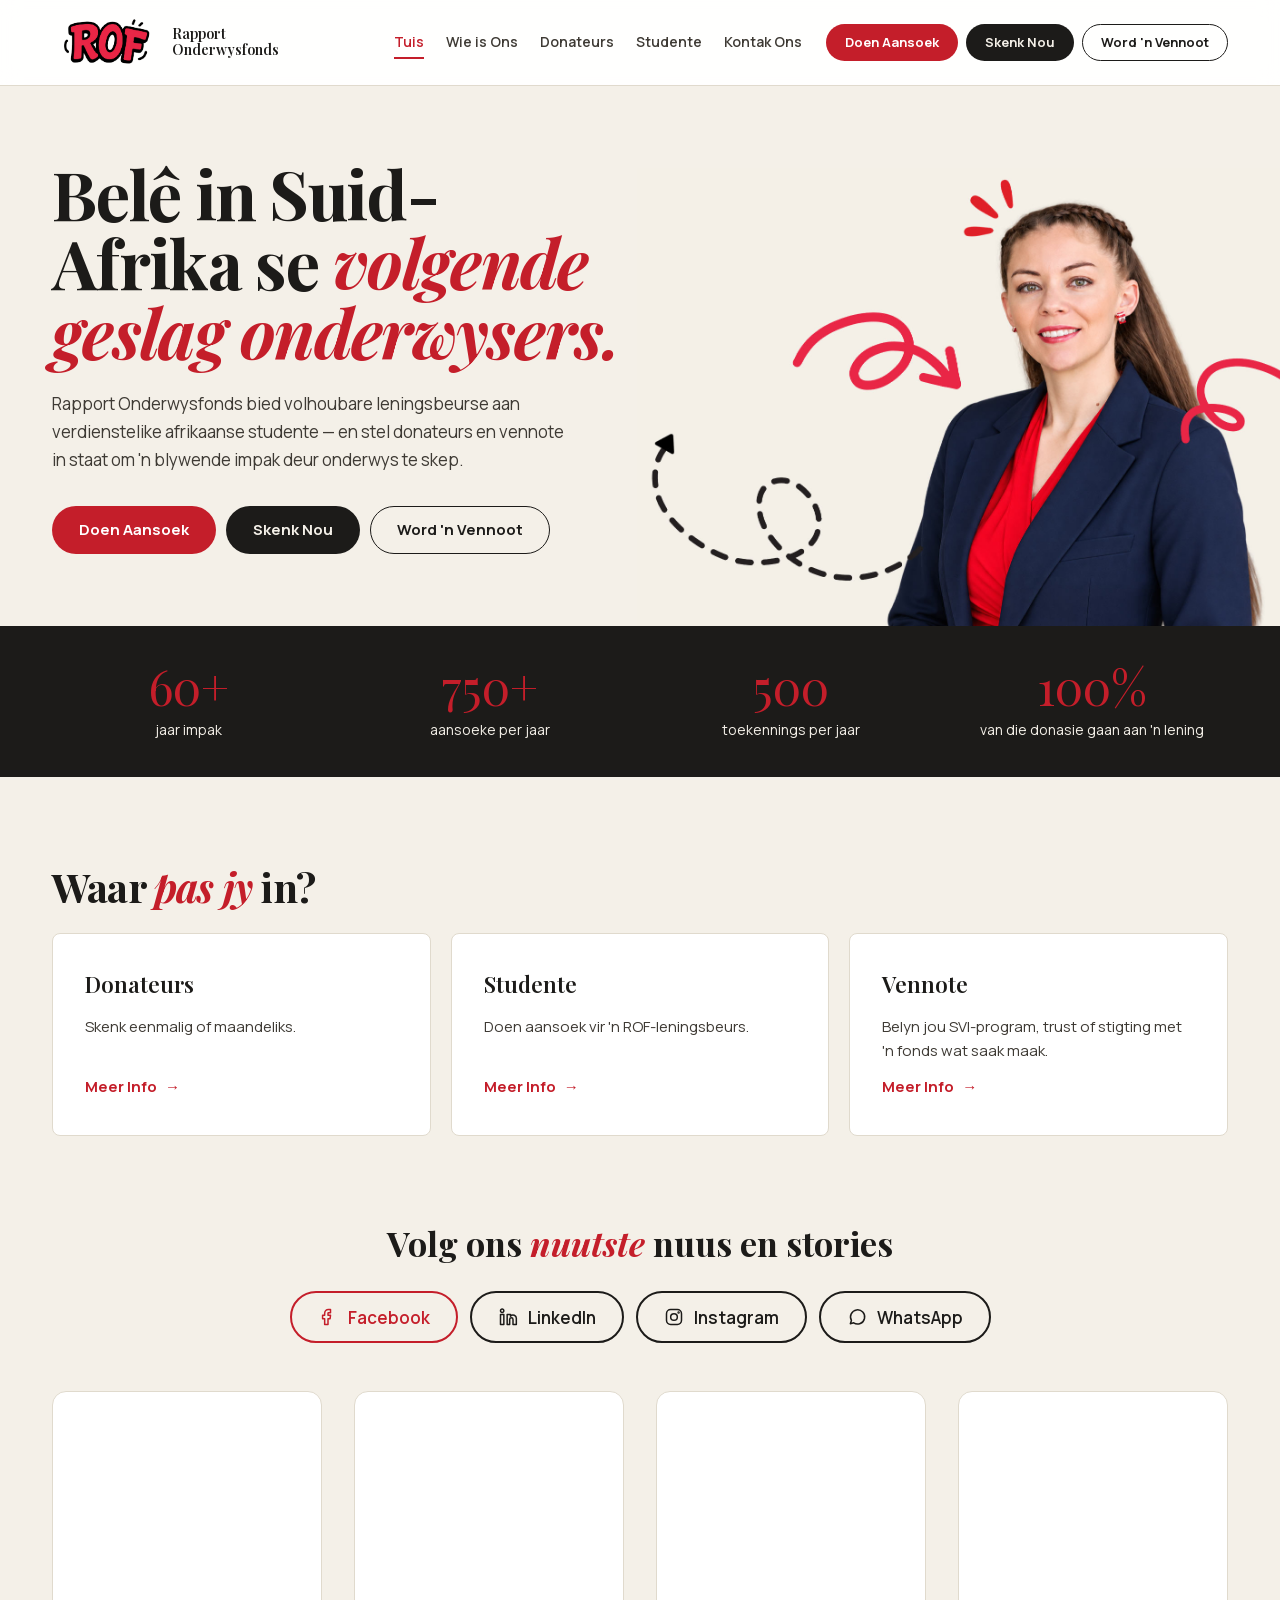
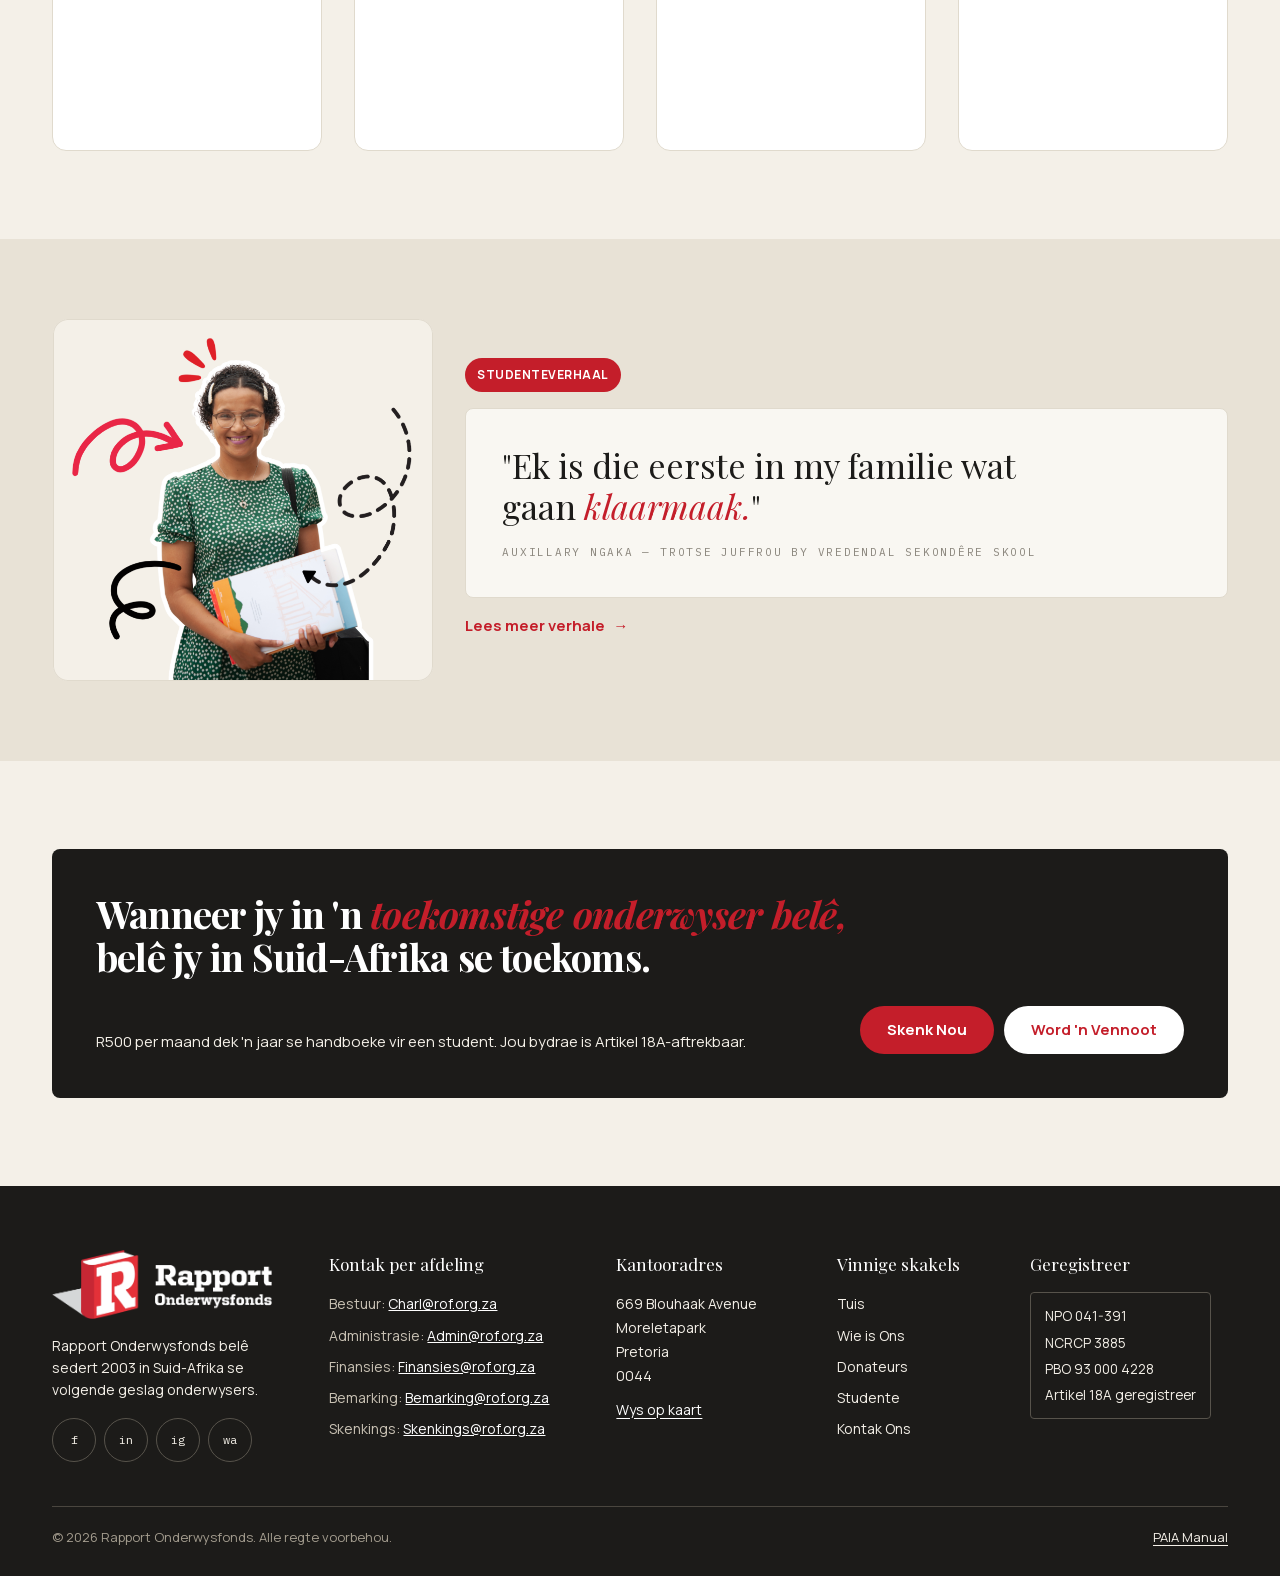
==== commit 3c548101: "Add trustees organogram, team photos, dark Studente band and office address - Wie is Ons: team photo" ====
--- a/index.html
+++ b/index.html
@@ -2,6 +2,15 @@
 <html lang="af">
 
 <head>
+  <!-- Google tag (gtag.js) -->
+  <script async src="https://www.googletagmanager.com/gtag/js?id=G-HCSDZWBZPT"></script>
+  <script>
+    window.dataLayer = window.dataLayer || [];
+    function gtag(){dataLayer.push(arguments);}
+    gtag('js', new Date());
+
+    gtag('config', 'G-HCSDZWBZPT');
+  </script>
   <meta charset="utf-8">
   <meta name="viewport" content="width=device-width, initial-scale=1">
   <title>Rapport Onderwysfonds</title>
@@ -17,7 +26,7 @@
   <link rel="apple-touch-icon" href="assets/favicon-180.png">
   <link rel="preload" href="assets/fonts/playfair-display-400-latin.woff2" as="font" type="font/woff2" crossorigin>
   <link rel="preload" href="assets/fonts/manrope-400-latin.woff2" as="font" type="font/woff2" crossorigin>
-  <link rel="stylesheet" href="css/styles.css?v=8">
+  <link rel="stylesheet" href="css/styles.css?v=14">
   <script src="js/main.js?v=6" defer></script>
 </head>
 
@@ -235,6 +244,17 @@
           </ul>
         </div>
         <div>
+          <div class="footer-title">Kantooradres</div>
+          <address class="footer-address">
+            669 Blouhaak Avenue<br>
+            Moreletapark<br>
+            Pretoria<br>
+            0044
+          </address>
+          <a class="footer-map" href="https://www.google.com/maps/search/?api=1&amp;query=669+Blouhaak+Avenue%2C+Moreletapark%2C+Pretoria%2C+0044"
+            target="_blank" rel="noopener">Wys op kaart</a>
+        </div>
+        <div>
           <div class="footer-title">Vinnige skakels</div>
           <ul class="footer-list">
             <li><a href="index.html">Tuis</a></li>
--- a/css/styles.css
+++ b/css/styles.css
@@ -532,6 +532,8 @@
 
 .person { background: var(--white); border: 1px solid var(--line); border-radius: var(--radius-lg); overflow: hidden; }
 .person .placeholder { border: 0; border-bottom: 1px solid var(--line); border-radius: 0; }
+.person__photo { display: block; width: 100%; aspect-ratio: 4 / 3; object-fit: cover; border-bottom: 1px solid var(--line); }
+.team-grid { gap: 20px; margin-bottom: clamp(56px, 7vw, 80px); }
 .person__body { padding: 22px 24px 26px; }
 .person__name { font-size: 17px; font-weight: 800; color: var(--text-strong); }
 .person .rof-label { margin-top: 6px; }
@@ -637,6 +639,10 @@
 .site-footer { background: var(--surface-inverse); color: var(--cream-100); }
 .site-footer .container { padding-top: clamp(48px, 6vw, 64px); padding-bottom: 28px; }
 .footer-grid { display: grid; grid-template-columns: repeat(auto-fit, minmax(min(100%, 220px), 1fr)); gap: 36px; }
+@media (min-width: 1100px) { .footer-grid { grid-template-columns: 1.3fr 1.35fr 1fr 0.85fr 1.05fr; gap: 32px; } }
+.footer-address { font-style: normal; font-size: 14px; line-height: 1.7; color: var(--cream-100); }
+.footer-map { display: inline-block; margin-top: 10px; font-size: 14px; color: var(--white); text-decoration: underline; text-underline-offset: 3px; }
+.footer-map:hover { color: var(--white); text-decoration-thickness: 2px; }
 .footer-grid img { width: 220px; max-width: 100%; height: auto; }
 .footer-about { margin-top: 16px; font-size: 14px; line-height: 1.6; max-width: 30ch; }
 .footer-title { font-family: var(--font-display); font-size: 17px; color: var(--white); margin-bottom: 14px; }
@@ -719,7 +725,6 @@
 /* ---------- Bladsy-hero met beeld wat op die volgende band rus ---------- */
 .page-hero { align-items: end; }
 .page-hero__copy { align-self: center; padding-bottom: clamp(40px, 6vw, 72px); }
-.page-hero__img { align-self: end; width: 100%; }
 @media (max-width: 899px) { .page-hero__copy { padding-bottom: 8px; } }
 
 /* ---------- Donker band ---------- */
@@ -728,6 +733,59 @@
 .band-dark .card { background: var(--charcoal-800); border-color: var(--charcoal-600); }
 .band-dark .card--sm p { color: var(--cream-100); }
 .band-dark .rof-label--accent { color: var(--rof-red-300); }
+.band-dark .check-card { background: var(--charcoal-800); border-color: var(--charcoal-600); }
+.band-dark .check-card p { color: var(--cream-100); }
+.band-dark .small { color: var(--warm-200); }
+
+/* ---------- Organogram (Wie is ons) ---------- */
+.org { display: flex; flex-direction: column; gap: clamp(48px, 6vw, 72px); margin-top: 8px; }
+.org__title {
+  display: flex;
+  align-items: center;
+  margin: 0 0 clamp(28px, 4vw, 40px);
+  font-family: var(--font-display);
+  font-size: 15px;
+  font-weight: 600;
+  letter-spacing: 0.08em;
+  text-transform: uppercase;
+  color: var(--text-strong);
+}
+.org__title::before,
+.org__title::after { content: ""; flex: 1; height: 1px; background: var(--line-strong); }
+.org__title span {
+  flex: none;
+  padding: 9px 24px;
+  border: 1px solid var(--line-strong);
+  background: var(--surface-page);
+}
+.org__list {
+  list-style: none;
+  margin: 0;
+  padding: 0;
+  display: grid;
+  grid-template-columns: repeat(4, minmax(0, 1fr));
+  gap: clamp(32px, 4vw, 48px) 24px;
+  text-align: center;
+}
+.org__list--single { display: flex; justify-content: center; }
+.org__person { display: flex; flex-direction: column; align-items: center; }
+.org__person::after { content: ""; width: 64px; height: 1.5px; margin-top: 16px; background: var(--accent); }
+.org__name {
+  font-family: var(--font-display);
+  font-size: clamp(18px, 1.8vw, 21px);
+  font-weight: 700;
+  line-height: 1.2;
+  letter-spacing: 0.01em;
+  text-transform: uppercase;
+  color: var(--text-strong);
+}
+.org__role { margin-top: 8px; line-height: 1.5; max-width: 26ch; color: var(--charcoal-500); }
+.org__pair { display: grid; grid-template-columns: repeat(2, minmax(0, 1fr)); gap: 40px; }
+@media (max-width: 899px) { .org__list { grid-template-columns: repeat(2, minmax(0, 1fr)); } }
+@media (max-width: 559px) {
+  .org__pair { grid-template-columns: 1fr; gap: clamp(48px, 6vw, 72px); }
+  .org__title span { padding: 8px 16px; font-size: 13.5px; }
+}
 
 /* ---------- Beweging ---------- */
 @media (prefers-reduced-motion: reduce) {
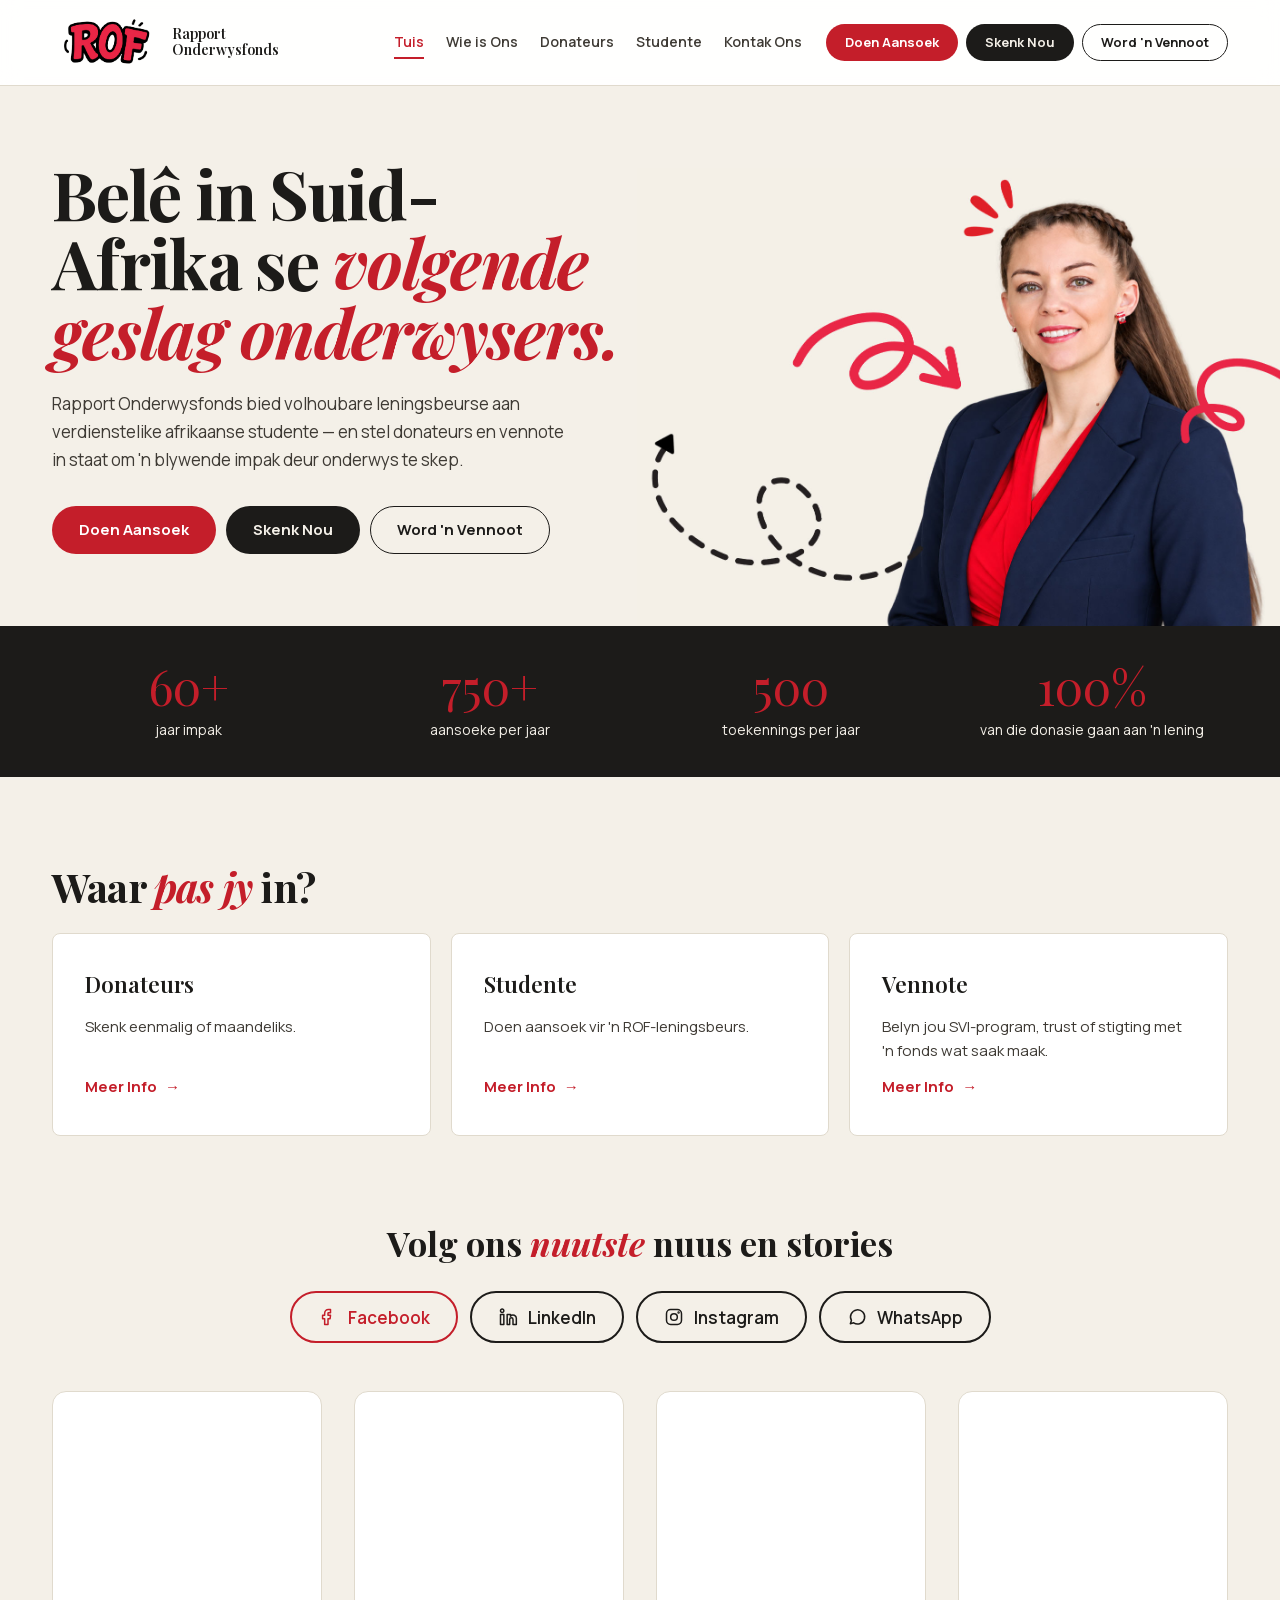
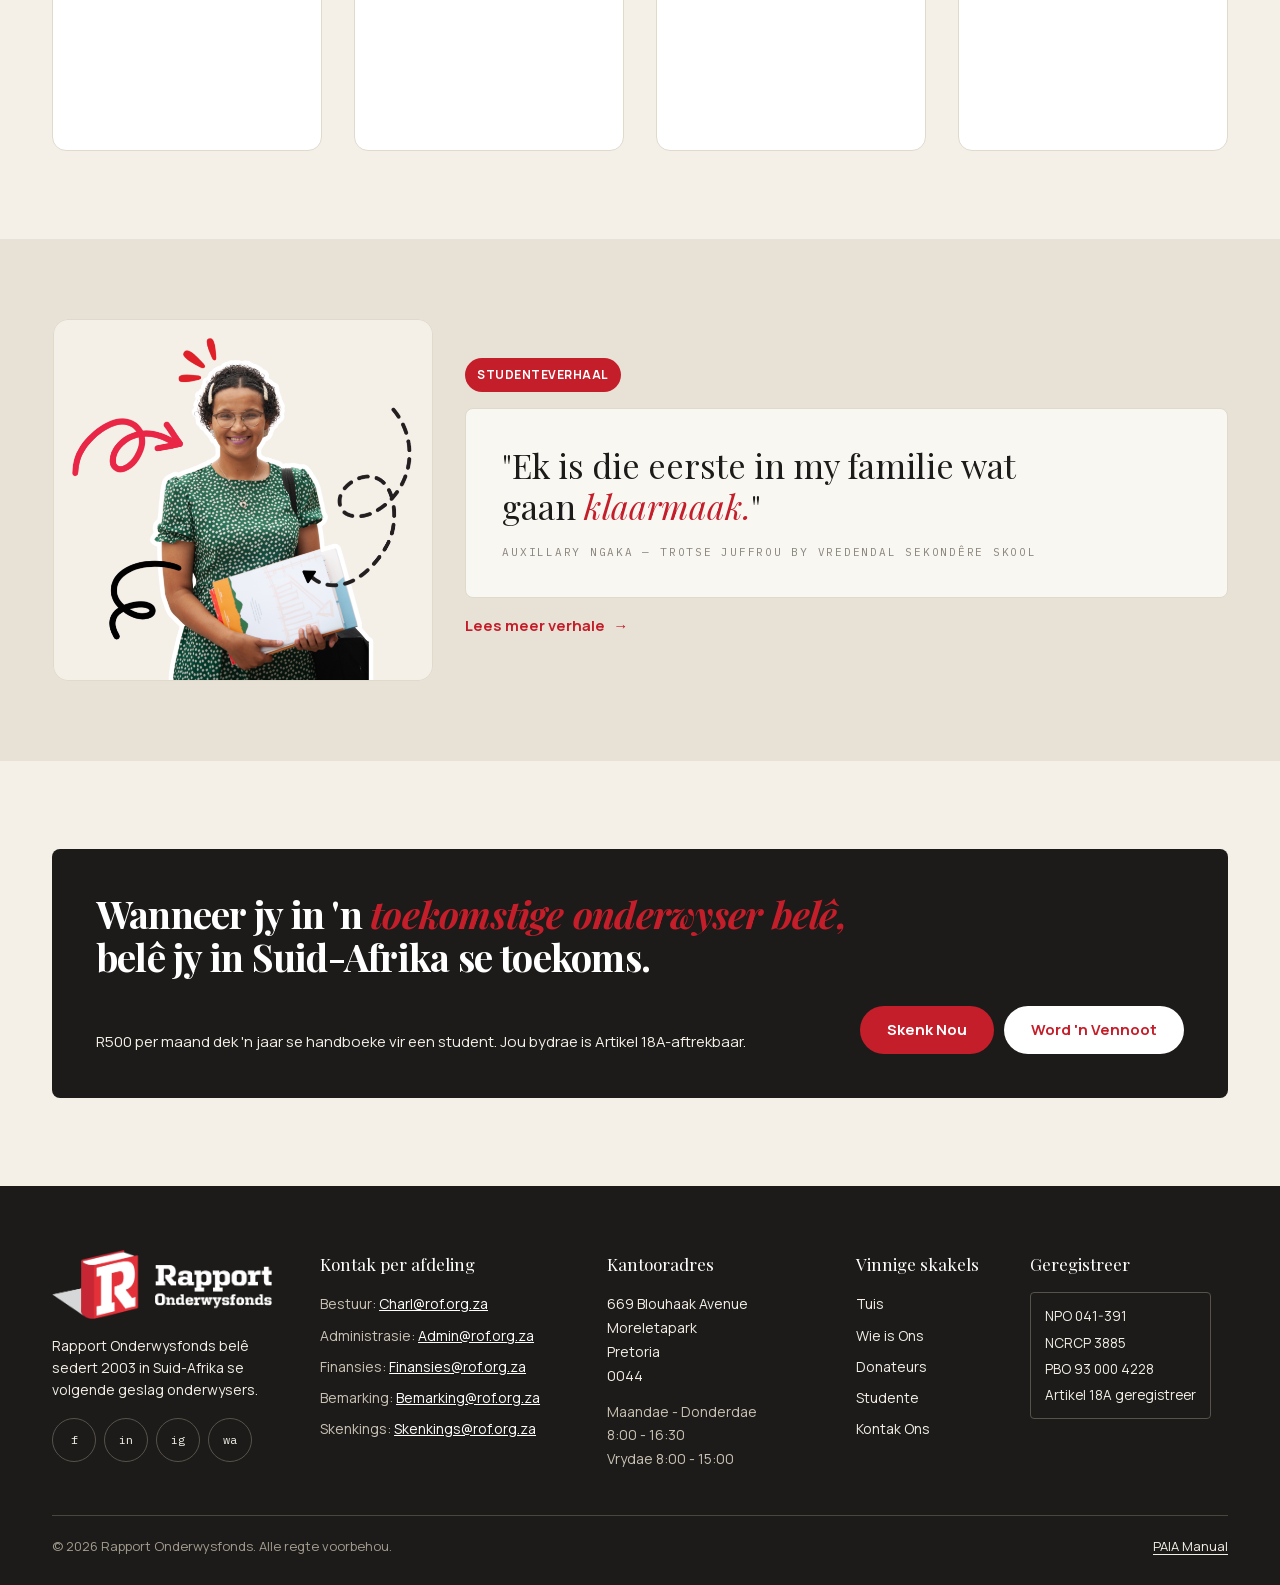
==== commit ea50d670: "Add office hours to footer and link Instagram - Footer: replace 'Wys op kaart' with office hours - L" ====
--- a/index.html
+++ b/index.html
@@ -26,7 +26,7 @@
   <link rel="apple-touch-icon" href="assets/favicon-180.png">
   <link rel="preload" href="assets/fonts/playfair-display-400-latin.woff2" as="font" type="font/woff2" crossorigin>
   <link rel="preload" href="assets/fonts/manrope-400-latin.woff2" as="font" type="font/woff2" crossorigin>
-  <link rel="stylesheet" href="css/styles.css?v=14">
+  <link rel="stylesheet" href="css/styles.css?v=16">
   <script src="js/main.js?v=6" defer></script>
 </head>
 
@@ -229,7 +229,7 @@
             <a class="social-btn" href="https://www.facebook.com/RapportOnderwysFonds" target="_blank" rel="noopener"
               aria-label="Facebook">f</a>
             <a class="social-btn" href="#" aria-label="LinkedIn">in</a>
-            <a class="social-btn" href="#" aria-label="Instagram">ig</a>
+            <a class="social-btn" href="https://www.instagram.com/rapportonderwysfonds" target="_blank" rel="noopener" aria-label="Instagram">ig</a>
             <a class="social-btn" href="#" aria-label="WhatsApp">wa</a>
           </div>
         </div>
@@ -251,8 +251,10 @@
             Pretoria<br>
             0044
           </address>
-          <a class="footer-map" href="https://www.google.com/maps/search/?api=1&amp;query=669+Blouhaak+Avenue%2C+Moreletapark%2C+Pretoria%2C+0044"
-            target="_blank" rel="noopener">Wys op kaart</a>
+          <p class="footer-hours">
+            <span class="nowrap">Maandae - Donderdae</span> <span class="nowrap">8:00 - 16:30</span><br>
+            <span class="nowrap">Vrydae</span> <span class="nowrap">8:00 - 15:00</span>
+          </p>
         </div>
         <div>
           <div class="footer-title">Vinnige skakels</div>
--- a/css/styles.css
+++ b/css/styles.css
@@ -639,10 +639,10 @@
 .site-footer { background: var(--surface-inverse); color: var(--cream-100); }
 .site-footer .container { padding-top: clamp(48px, 6vw, 64px); padding-bottom: 28px; }
 .footer-grid { display: grid; grid-template-columns: repeat(auto-fit, minmax(min(100%, 220px), 1fr)); gap: 36px; }
-@media (min-width: 1100px) { .footer-grid { grid-template-columns: 1.3fr 1.35fr 1fr 0.85fr 1.05fr; gap: 32px; } }
+@media (min-width: 1100px) { .footer-grid { grid-template-columns: 1.25fr 1.35fr 1.15fr 0.75fr 1.05fr; gap: 32px; } }
 .footer-address { font-style: normal; font-size: 14px; line-height: 1.7; color: var(--cream-100); }
-.footer-map { display: inline-block; margin-top: 10px; font-size: 14px; color: var(--white); text-decoration: underline; text-underline-offset: 3px; }
-.footer-map:hover { color: var(--white); text-decoration-thickness: 2px; }
+.nowrap { white-space: nowrap; }
+.footer-hours { margin-top: 12px; font-size: 14px; line-height: 1.7; color: var(--warm-200); }
 .footer-grid img { width: 220px; max-width: 100%; height: auto; }
 .footer-about { margin-top: 16px; font-size: 14px; line-height: 1.6; max-width: 30ch; }
 .footer-title { font-family: var(--font-display); font-size: 17px; color: var(--white); margin-bottom: 14px; }
